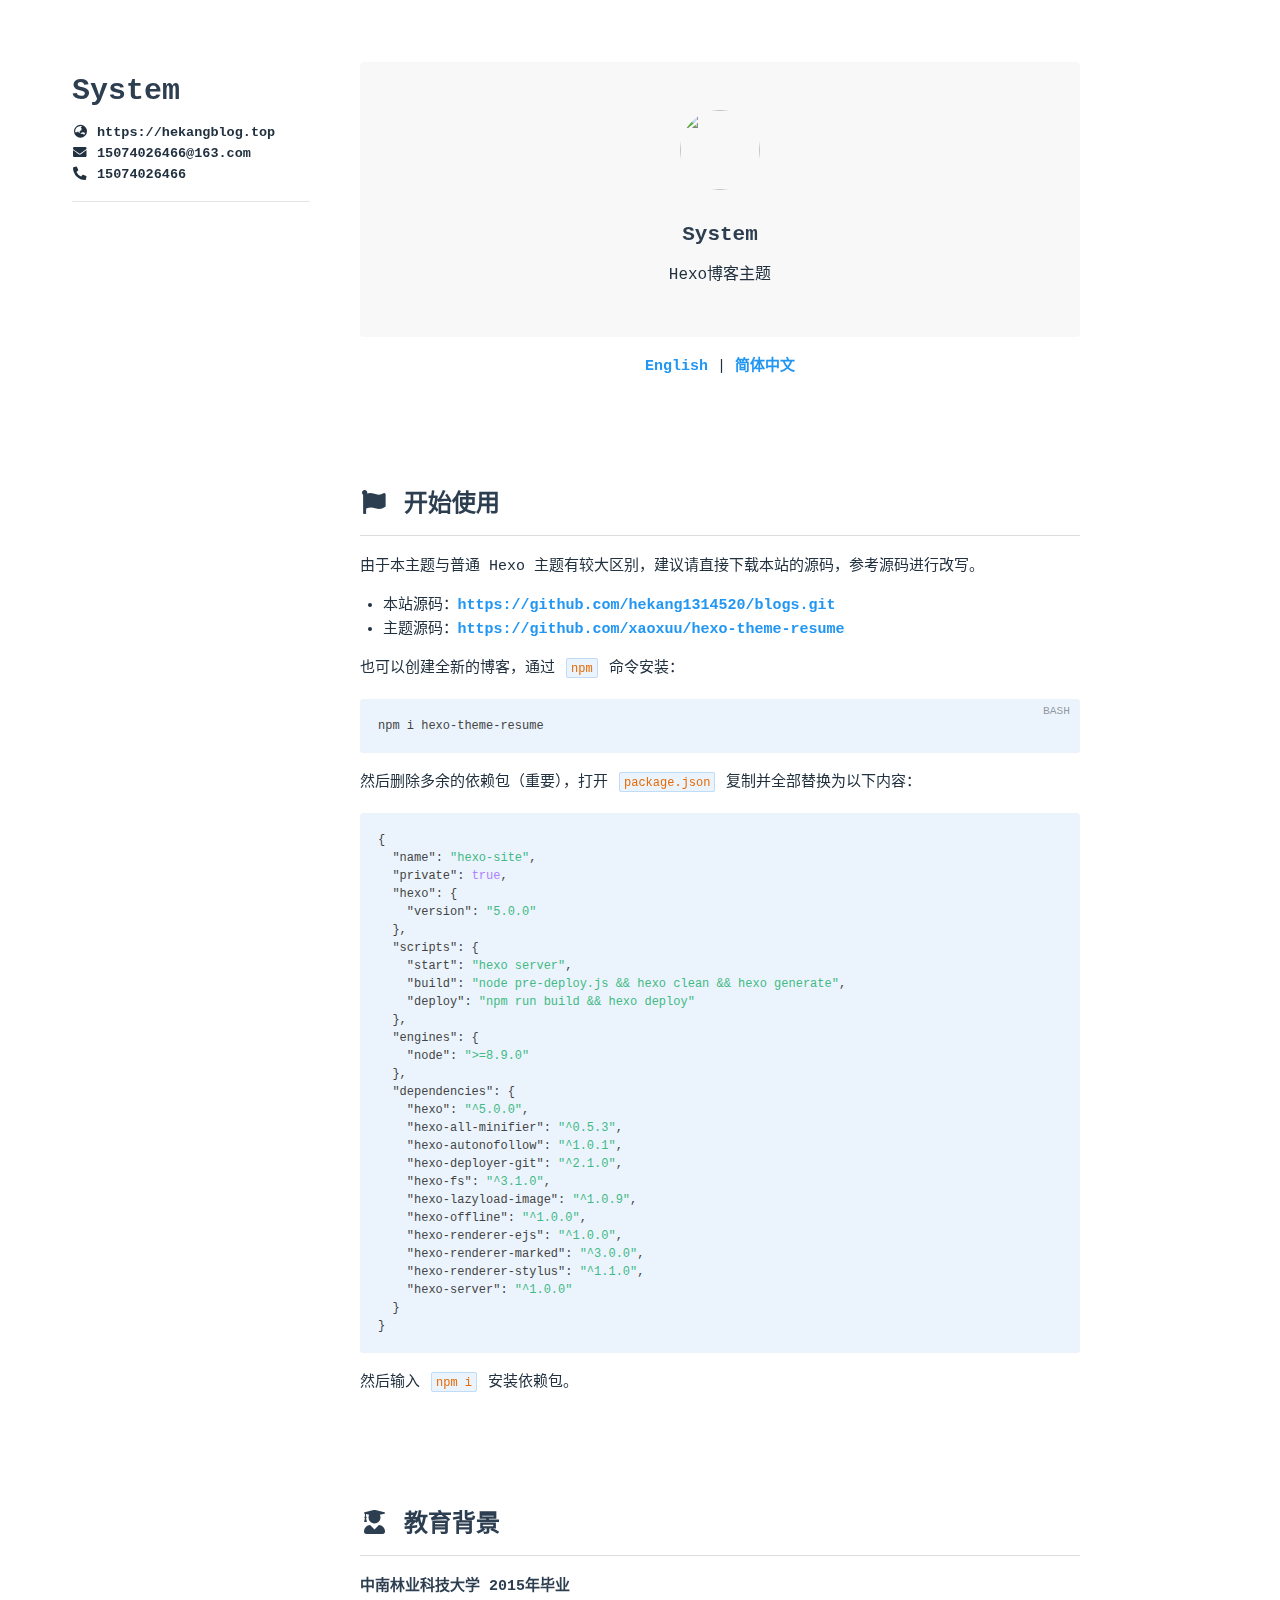
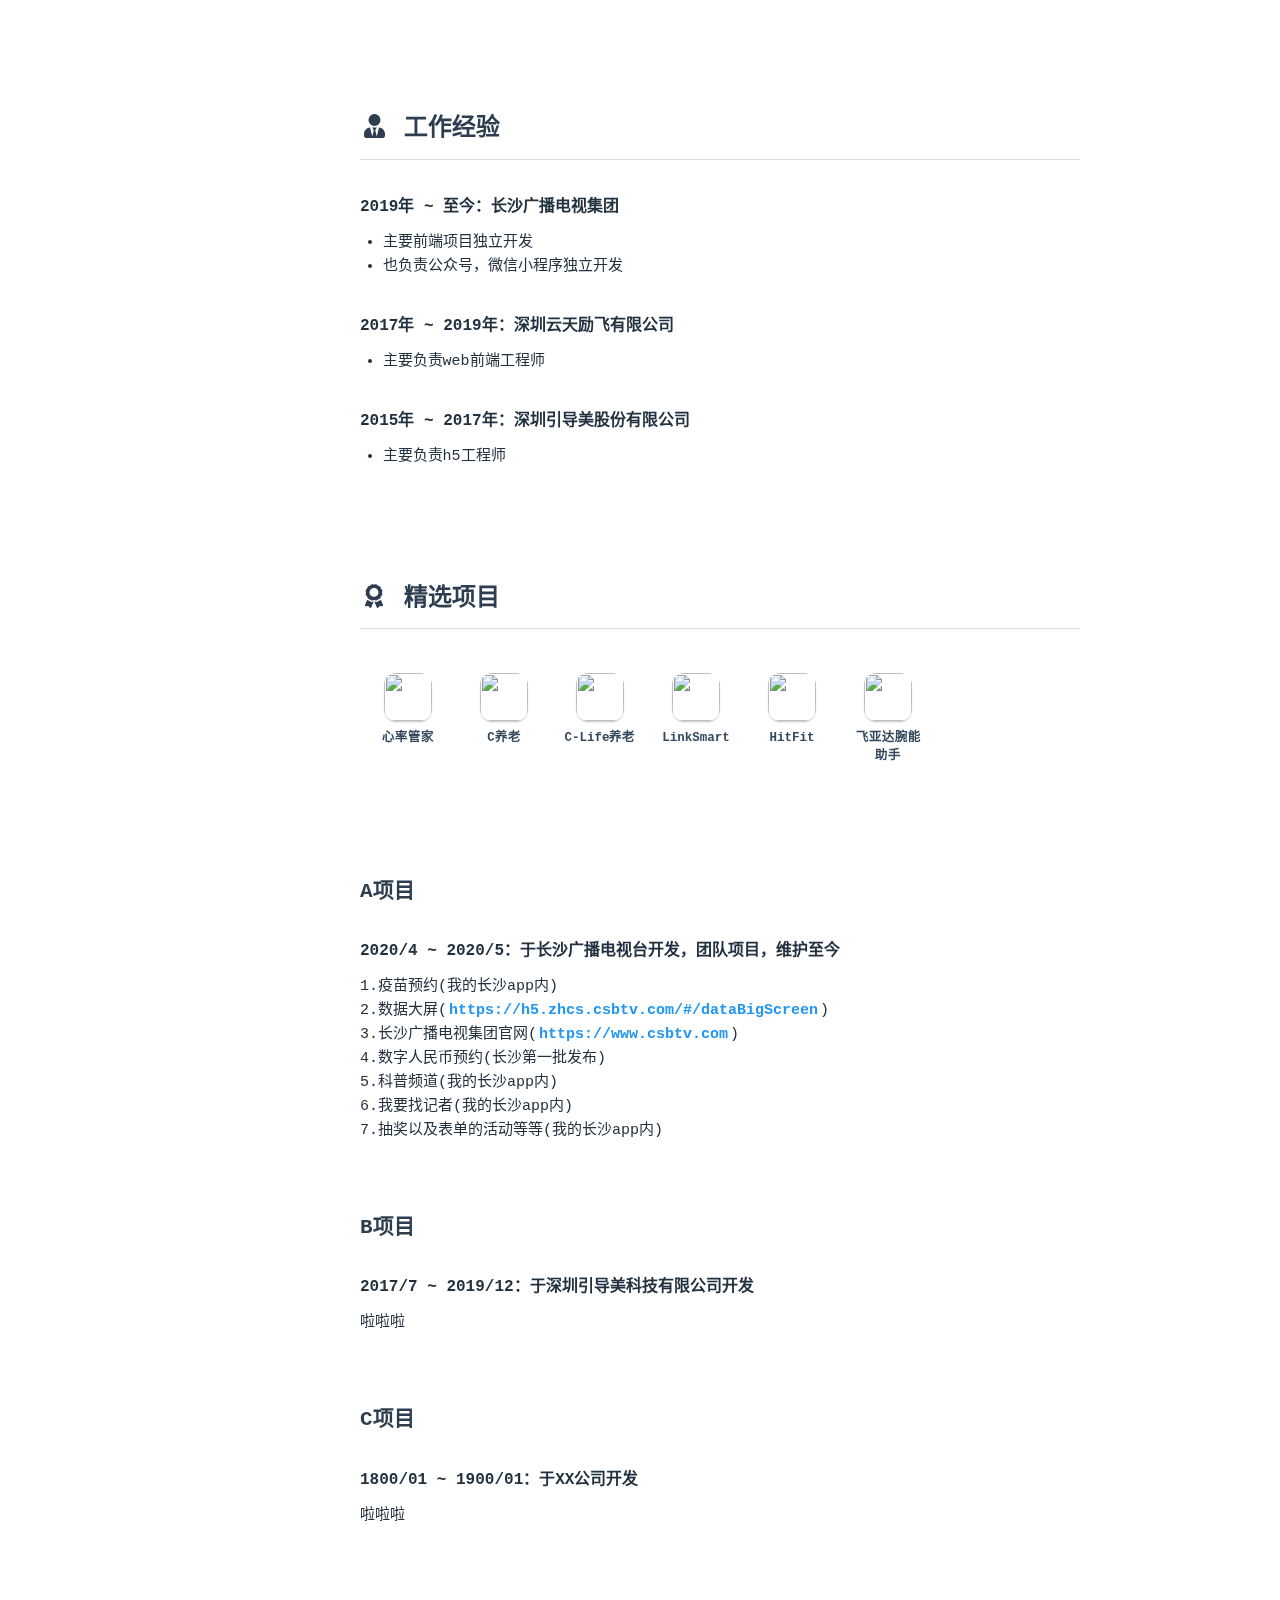
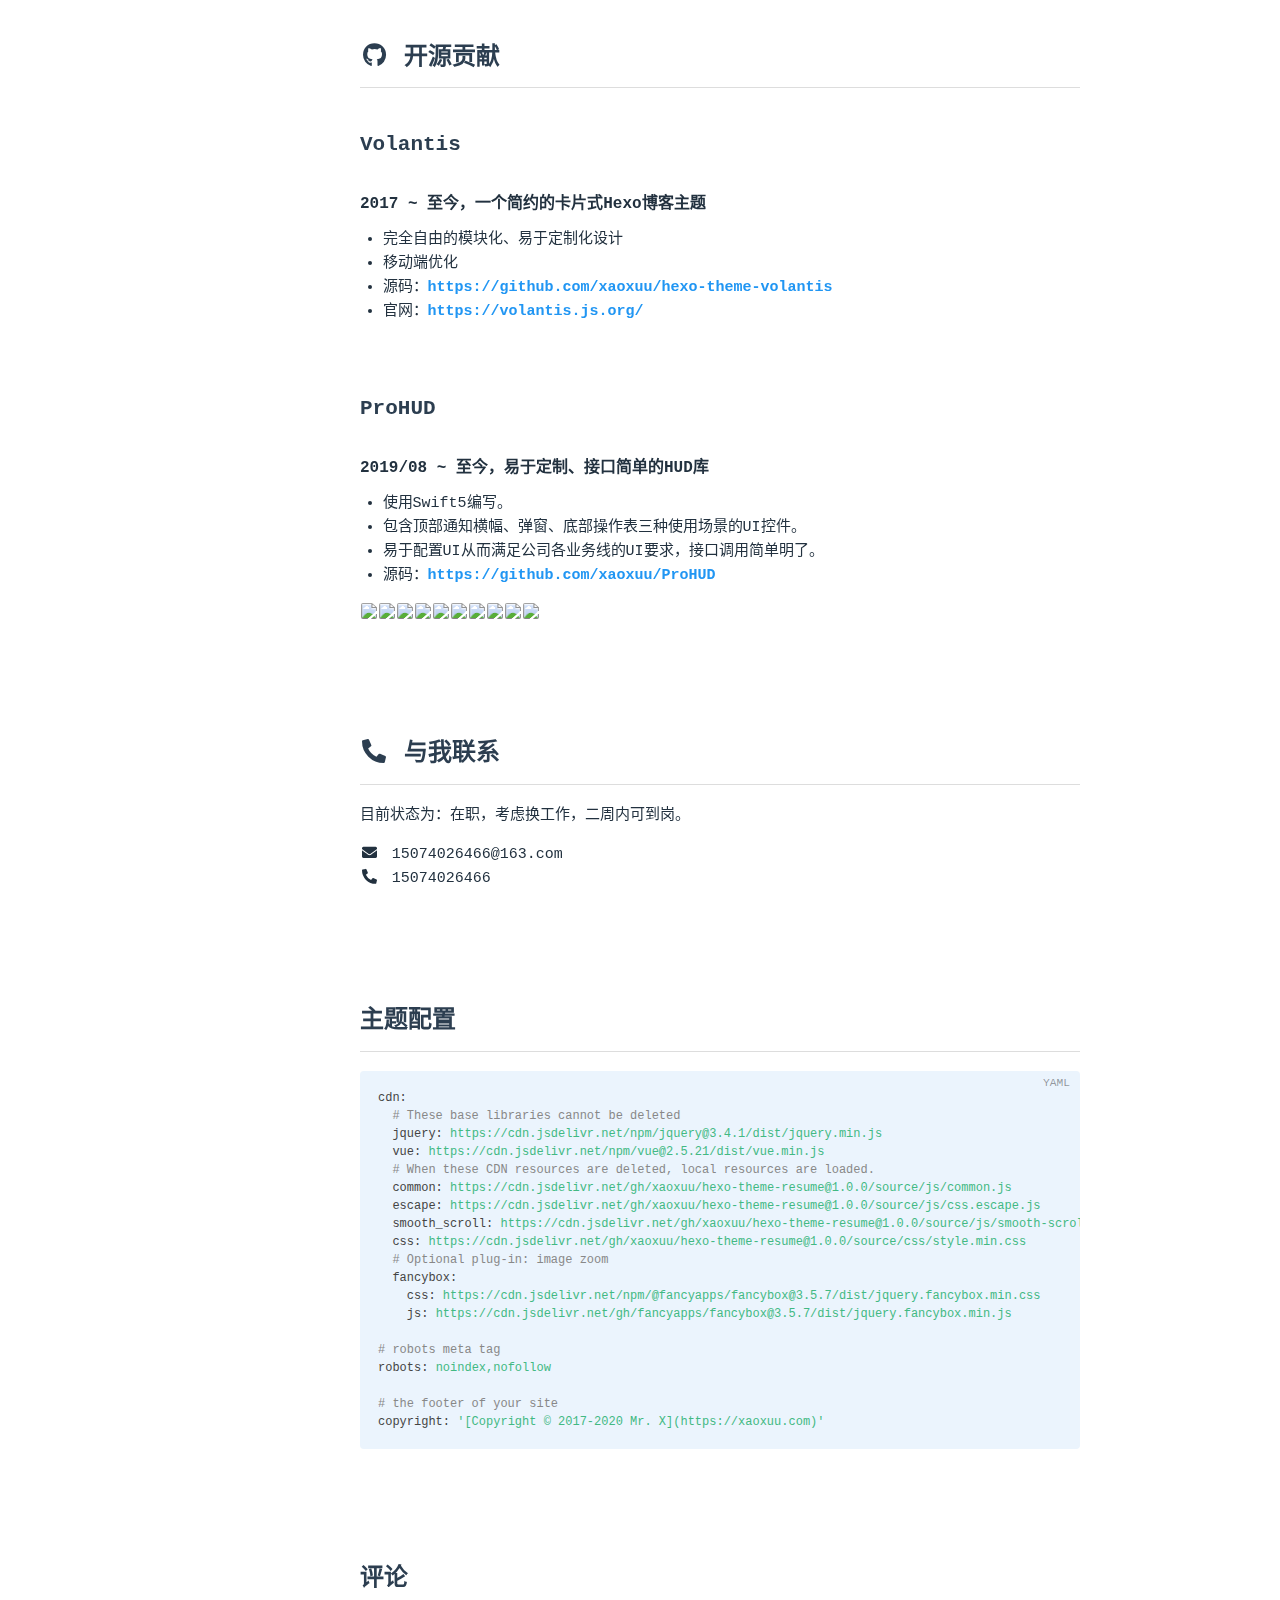
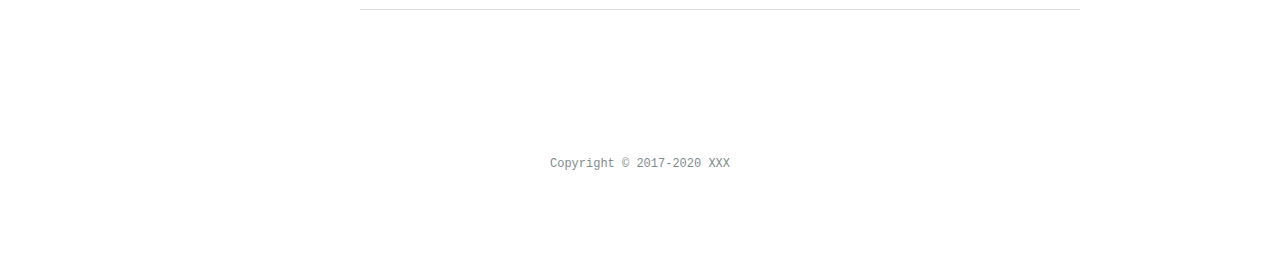
==== zh-cn/index.html @ fd93eb00 "update pages" ====
<!DOCTYPE html><html lang="zh-CN"><head><meta charset="utf-8"><meta name="robots" content="index,follow"><meta name="renderer" content="webkit"><meta name="force-rendering" content="webkit"><meta http-equiv="X-UA-Compatible" content="IE=Edge,chrome=1"><meta name="HandheldFriendly" content="True"><meta name="apple-mobile-web-app-capable" content="yes"><meta name="viewport" content="width=device-width,initial-scale=1,maximum-scale=1,user-scalable=no"><title>System</title><meta name="keywords" content="简历主题,Hexo主题,简历模板"><meta name="description" content="Hexo博客主题"><meta name="theme-color" content="#FFFFFF"><meta name="msapplication-TileColor" content="#1BC3FB"><meta name="msapplication-config" content="https://cdn.jsdelivr.net/gh/xaoxuu/cdn-assets/favicon/browserconfig.xml"><link rel="shortcut icon" type="image/x-icon" href="https://cdn.jsdelivr.net/gh/xaoxuu/cdn-assets/favicon/favicon.ico"><link rel="icon" type="image/x-icon" sizes="32x32" href="https://cdn.jsdelivr.net/gh/xaoxuu/cdn-assets/favicon/favicon-32x32.png"><link rel="apple-touch-icon" type="image/png" sizes="180x180" href="https://cdn.jsdelivr.net/gh/xaoxuu/cdn-assets/favicon/apple-touch-icon.png"><link rel="mask-icon" color="#1BC3FB" href="https://cdn.jsdelivr.net/gh/xaoxuu/cdn-assets/favicon/safari-pinned-tab.svg"><link rel="manifest" href="https://cdn.jsdelivr.net/gh/xaoxuu/cdn-assets/favicon/site.webmanifest"><link rel="stylesheet" href="https://cdn.jsdelivr.net/npm/@fortawesome/fontawesome-free@5.12.1/css/all.min.css"><link rel="stylesheet" href="https://cdn.jsdelivr.net/npm/@fancyapps/fancybox@3.5/dist/jquery.fancybox.min.css"><link rel="stylesheet" href="/css/page.css"><meta name="generator" content="Hexo 5.3.0"></head><body class="docs"><div id="mobile-bar"><a class="menu-button fas fa-bars"></a><h2 class="nav-title">System</h2></div><script src="https://cdn.jsdelivr.net/npm/vue@2.6/dist/vue.min.js"></script><script>Vue.config.productionTip=!1,window.PAGE_TYPE="resume"</script><div id="main" class="fix-sidebar"><div class="sidebar"><div class="sidebar-inner"><header class="header"><h2>System</h2><div class="meta"><p><a target="_blank" rel="external nofollow noopener noreferrer" href="https://hekangblog.top"><i class="fas fa-globe-asia fa-fw"></i>&nbsp;https://hekangblog.top</a></p><p><a><i class="fas fa-envelope fa-fw"></i>&nbsp;15074026466@163.com</a></p><p><a href="tel:15074026466" rel="external nofollow noopener noreferrer" target="_blank"><i class="fas fa-phone-alt fa-fw"></i>&nbsp;15074026466</a></p></div><hr><br></header><div class="list"><ul class="menu-root"><li><a href="/index.html" class="sidebar-link current"></a></li><li><a href="/zh-cn/index.html" class="sidebar-link current"></a></li></ul></div></div></div><div class="content with-sidebar"><div class="resume-header"><div class="avatar"><img no-lazy class="avatar" src="https://cdn-oss.zhcs.csbtv.com/zhcs-prd/images/623d80fe1bd32700014adb04"></div><h1 class="resume-title">System</h1><p class="description">Hexo博客主题</p></div><center><a href="/">English</a> | <a href="/zh-cn/">简体中文</a></center><h2 id="开始使用"><a href="#开始使用" class="headerlink" title=" 开始使用"></a><i class="fas fa-flag"></i> 开始使用</h2><p>由于本主题与普通 Hexo 主题有较大区别，建议请直接下载本站的源码，参考源码进行改写。</p><ul><li>本站源码：<a target="_blank" rel="external nofollow noopener noreferrer" href="https://github.com/hekang1314520/blogs.git">https://github.com/hekang1314520/blogs.git</a></li><li>主题源码：<a target="_blank" rel="external nofollow noopener noreferrer" href="https://github.com/xaoxuu/hexo-theme-resume">https://github.com/xaoxuu/hexo-theme-resume</a></li></ul><p>也可以创建全新的博客，通过 <code>npm</code> 命令安装：</p><figure class="highlight bash"><table><tr><td class="code"><pre><span class="line">npm i hexo-theme-resume</span><br></pre></td></tr></table></figure><p>然后删除多余的依赖包（重要），打开 <code>package.json</code> 复制并全部替换为以下内容：</p><figure class="highlight json"><table><tr><td class="code"><pre><span class="line">&#123;</span><br><span class="line">  <span class="attr">&quot;name&quot;</span>: <span class="string">&quot;hexo-site&quot;</span>,</span><br><span class="line">  <span class="attr">&quot;private&quot;</span>: <span class="literal">true</span>,</span><br><span class="line">  <span class="attr">&quot;hexo&quot;</span>: &#123;</span><br><span class="line">    <span class="attr">&quot;version&quot;</span>: <span class="string">&quot;5.0.0&quot;</span></span><br><span class="line">  &#125;,</span><br><span class="line">  <span class="attr">&quot;scripts&quot;</span>: &#123;</span><br><span class="line">    <span class="attr">&quot;start&quot;</span>: <span class="string">&quot;hexo server&quot;</span>,</span><br><span class="line">    <span class="attr">&quot;build&quot;</span>: <span class="string">&quot;node pre-deploy.js &amp;&amp; hexo clean &amp;&amp; hexo generate&quot;</span>,</span><br><span class="line">    <span class="attr">&quot;deploy&quot;</span>: <span class="string">&quot;npm run build &amp;&amp; hexo deploy&quot;</span></span><br><span class="line">  &#125;,</span><br><span class="line">  <span class="attr">&quot;engines&quot;</span>: &#123;</span><br><span class="line">    <span class="attr">&quot;node&quot;</span>: <span class="string">&quot;&gt;=8.9.0&quot;</span></span><br><span class="line">  &#125;,</span><br><span class="line">  <span class="attr">&quot;dependencies&quot;</span>: &#123;</span><br><span class="line">    <span class="attr">&quot;hexo&quot;</span>: <span class="string">&quot;^5.0.0&quot;</span>,</span><br><span class="line">    <span class="attr">&quot;hexo-all-minifier&quot;</span>: <span class="string">&quot;^0.5.3&quot;</span>,</span><br><span class="line">    <span class="attr">&quot;hexo-autonofollow&quot;</span>: <span class="string">&quot;^1.0.1&quot;</span>,</span><br><span class="line">    <span class="attr">&quot;hexo-deployer-git&quot;</span>: <span class="string">&quot;^2.1.0&quot;</span>,</span><br><span class="line">    <span class="attr">&quot;hexo-fs&quot;</span>: <span class="string">&quot;^3.1.0&quot;</span>,</span><br><span class="line">    <span class="attr">&quot;hexo-lazyload-image&quot;</span>: <span class="string">&quot;^1.0.9&quot;</span>,</span><br><span class="line">    <span class="attr">&quot;hexo-offline&quot;</span>: <span class="string">&quot;^1.0.0&quot;</span>,</span><br><span class="line">    <span class="attr">&quot;hexo-renderer-ejs&quot;</span>: <span class="string">&quot;^1.0.0&quot;</span>,</span><br><span class="line">    <span class="attr">&quot;hexo-renderer-marked&quot;</span>: <span class="string">&quot;^3.0.0&quot;</span>,</span><br><span class="line">    <span class="attr">&quot;hexo-renderer-stylus&quot;</span>: <span class="string">&quot;^1.1.0&quot;</span>,</span><br><span class="line">    <span class="attr">&quot;hexo-server&quot;</span>: <span class="string">&quot;^1.0.0&quot;</span></span><br><span class="line">  &#125;</span><br><span class="line">&#125;</span><br></pre></td></tr></table></figure><p>然后输入 <code>npm i</code> 安装依赖包。</p><h2 id="教育背景"><a href="#教育背景" class="headerlink" title=" 教育背景"></a><i class="fas fa-user-graduate"></i> 教育背景</h2><p><strong>中南林业科技大学 2015年毕业</strong></p><h2 id="工作经验"><a href="#工作经验" class="headerlink" title=" 工作经验"></a><i class="fas fa-user-tie"></i> 工作经验</h2><h4 id="2019年-至今：长沙广播电视集团"><a href="#2019年-至今：长沙广播电视集团" class="headerlink" title="2019年 ~ 至今：长沙广播电视集团"></a>2019年 ~ 至今：长沙广播电视集团</h4><ul><li>主要前端项目独立开发</li><li>也负责公众号，微信小程序独立开发</li></ul><h4 id="2017年-2019年：深圳云天励飞有限公司"><a href="#2017年-2019年：深圳云天励飞有限公司" class="headerlink" title="2017年 ~ 2019年：深圳云天励飞有限公司"></a>2017年 ~ 2019年：深圳云天励飞有限公司</h4><ul><li>主要负责web前端工程师</li></ul><h4 id="2015年-2017年：深圳引导美股份有限公司"><a href="#2015年-2017年：深圳引导美股份有限公司" class="headerlink" title="2015年 ~ 2017年：深圳引导美股份有限公司"></a>2015年 ~ 2017年：深圳引导美股份有限公司</h4><ul><li>主要负责h5工程师</li></ul><h2 id="精选项目"><a href="#精选项目" class="headerlink" title=" 精选项目"></a><i class="fas fa-award"></i> 精选项目</h2><btns rounded><a target="_blank" rel="external nofollow noopener noreferrer" href="https://apps.apple.com/cn/app/heart-mate-pro-hrm-utility/id1463348922?ls=1"><img src="https://img.vim-cn.com/92/d570170f4f12e1ee829ca0e85a7dffeb77343a.svg" data-original="https://cdn.jsdelivr.net/gh/xaoxuu/cdn-assets/proj/heartmate/icon.png"> 心率管家 </a><a target="_blank" rel="external nofollow noopener noreferrer" href="https://apps.apple.com/cn/app/c%E5%85%BB%E8%80%81/id1458315594"><img src="https://img.vim-cn.com/92/d570170f4f12e1ee829ca0e85a7dffeb77343a.svg" data-original="https://cdn.jsdelivr.net/gh/xaoxuu/cdn-assets/proj/het-cyanglao/icon.png"> C养老 </a><a target="_blank" rel="external nofollow noopener noreferrer" href="https://apps.apple.com/cn/app/c-life%E5%85%BB%E8%80%81/id1393937890"><img src="https://img.vim-cn.com/92/d570170f4f12e1ee829ca0e85a7dffeb77343a.svg" data-original="https://cdn.jsdelivr.net/gh/xaoxuu/cdn-assets/proj/het-clife/icon.png"> C-Life养老 </a><a target="_blank" rel="external nofollow noopener noreferrer" href="https://apps.apple.com/cn/app/linksmart/id1109303355"><img src="https://img.vim-cn.com/92/d570170f4f12e1ee829ca0e85a7dffeb77343a.svg" data-original="https://cdn.jsdelivr.net/gh/xaoxuu/cdn-assets/proj/ht-linksmart/icon.png"> LinkSmart </a><a target="_blank" rel="external nofollow noopener noreferrer" href="https://apps.apple.com/cn/app/hitfit/id1207738581"><img src="https://img.vim-cn.com/92/d570170f4f12e1ee829ca0e85a7dffeb77343a.svg" data-original="https://cdn.jsdelivr.net/gh/xaoxuu/cdn-assets/proj/ht-hitfit/icon.png"> HitFit </a><a target="_blank" rel="external nofollow noopener noreferrer" href="https://apps.apple.com/cn/app/%E8%85%95%E8%83%BD%E5%8A%A9%E6%89%8B/id1138242219"><img src="https://img.vim-cn.com/92/d570170f4f12e1ee829ca0e85a7dffeb77343a.svg" data-original="https://cdn.jsdelivr.net/gh/xaoxuu/cdn-assets/proj/ht-fiyta/icon.png"> 飞亚达腕能助手</a></btns><br><h3 id="A项目"><a href="#A项目" class="headerlink" title="A项目"></a>A项目</h3><h4 id="2020-4-2020-5：于长沙广播电视台开发，团队项目，维护至今"><a href="#2020-4-2020-5：于长沙广播电视台开发，团队项目，维护至今" class="headerlink" title="2020/4 ~ 2020/5：于长沙广播电视台开发，团队项目，维护至今"></a>2020/4 ~ 2020/5：于长沙广播电视台开发，团队项目，维护至今</h4><p>1.疫苗预约(我的长沙app内)<br>2.数据大屏(<a target="_blank" rel="external nofollow noopener noreferrer" href="https://h5.zhcs.csbtv.com/#/dataBigScreen">https://h5.zhcs.csbtv.com/#/dataBigScreen</a>)<br>3.长沙广播电视集团官网(<a target="_blank" rel="external nofollow noopener noreferrer" href="https://www.csbtv.com/">https://www.csbtv.com</a>)<br>4.数字人民币预约(长沙第一批发布)<br>5.科普频道(我的长沙app内)<br>6.我要找记者(我的长沙app内)<br>7.抽奖以及表单的活动等等(我的长沙app内)</p><h3 id="B项目"><a href="#B项目" class="headerlink" title="B项目"></a>B项目</h3><h4 id="2017-7-2019-12：于深圳引导美科技有限公司开发"><a href="#2017-7-2019-12：于深圳引导美科技有限公司开发" class="headerlink" title="2017/7 ~ 2019/12：于深圳引导美科技有限公司开发"></a>2017/7 ~ 2019/12：于深圳引导美科技有限公司开发</h4><p>啦啦啦</p><h3 id="C项目"><a href="#C项目" class="headerlink" title="C项目"></a>C项目</h3><h4 id="1800-01-1900-01：于XX公司开发"><a href="#1800-01-1900-01：于XX公司开发" class="headerlink" title="1800/01 ~ 1900/01：于XX公司开发"></a>1800/01 ~ 1900/01：于XX公司开发</h4><p>啦啦啦</p><h2 id="开源贡献"><a href="#开源贡献" class="headerlink" title=" 开源贡献"></a><i class="fab fa-github"></i> 开源贡献</h2><h3 id="Volantis"><a href="#Volantis" class="headerlink" title="Volantis"></a>Volantis</h3><h4 id="2017-至今，一个简约的卡片式Hexo博客主题"><a href="#2017-至今，一个简约的卡片式Hexo博客主题" class="headerlink" title="2017 ~ 至今，一个简约的卡片式Hexo博客主题"></a>2017 ~ 至今，一个简约的卡片式Hexo博客主题</h4><ul><li>完全自由的模块化、易于定制化设计</li><li>移动端优化</li><li>源码：<a target="_blank" rel="external nofollow noopener noreferrer" href="https://github.com/xaoxuu/hexo-theme-volantis">https://github.com/xaoxuu/hexo-theme-volantis</a></li><li>官网：<a target="_blank" rel="external nofollow noopener noreferrer" href="https://volantis.js.org/">https://volantis.js.org/</a></li></ul><h3 id="ProHUD"><a href="#ProHUD" class="headerlink" title="ProHUD"></a>ProHUD</h3><h4 id="2019-08-至今，易于定制、接口简单的HUD库"><a href="#2019-08-至今，易于定制、接口简单的HUD库" class="headerlink" title="2019/08 ~ 至今，易于定制、接口简单的HUD库"></a>2019/08 ~ 至今，易于定制、接口简单的HUD库</h4><ul><li>使用Swift5编写。</li><li>包含顶部通知横幅、弹窗、底部操作表三种使用场景的UI控件。</li><li>易于配置UI从而满足公司各业务线的UI要求，接口调用简单明了。</li><li>源码：<a target="_blank" rel="external nofollow noopener noreferrer" href="https://github.com/xaoxuu/ProHUD">https://github.com/xaoxuu/ProHUD</a></li></ul><fancybox><img src="https://img.vim-cn.com/92/d570170f4f12e1ee829ca0e85a7dffeb77343a.svg" data-original="https://cdn.jsdelivr.net/gh/xaoxuu/cdn-assets/proj/prohud/screenshot01.png"> <img src="https://img.vim-cn.com/92/d570170f4f12e1ee829ca0e85a7dffeb77343a.svg" data-original="https://cdn.jsdelivr.net/gh/xaoxuu/cdn-assets/proj/prohud/screenshot02.png"> <img src="https://img.vim-cn.com/92/d570170f4f12e1ee829ca0e85a7dffeb77343a.svg" data-original="https://cdn.jsdelivr.net/gh/xaoxuu/cdn-assets/proj/prohud/screenshot03.png"> <img src="https://img.vim-cn.com/92/d570170f4f12e1ee829ca0e85a7dffeb77343a.svg" data-original="https://cdn.jsdelivr.net/gh/xaoxuu/cdn-assets/proj/prohud/screenshot04.png"> <img src="https://img.vim-cn.com/92/d570170f4f12e1ee829ca0e85a7dffeb77343a.svg" data-original="https://cdn.jsdelivr.net/gh/xaoxuu/cdn-assets/proj/prohud/screenshot05.png"> <img src="https://img.vim-cn.com/92/d570170f4f12e1ee829ca0e85a7dffeb77343a.svg" data-original="https://cdn.jsdelivr.net/gh/xaoxuu/cdn-assets/proj/prohud/screenshot06.png"> <img src="https://img.vim-cn.com/92/d570170f4f12e1ee829ca0e85a7dffeb77343a.svg" data-original="https://cdn.jsdelivr.net/gh/xaoxuu/cdn-assets/proj/prohud/screenshot07.png"> <img src="https://img.vim-cn.com/92/d570170f4f12e1ee829ca0e85a7dffeb77343a.svg" data-original="https://cdn.jsdelivr.net/gh/xaoxuu/cdn-assets/proj/prohud/screenshot08.png"> <img src="https://img.vim-cn.com/92/d570170f4f12e1ee829ca0e85a7dffeb77343a.svg" data-original="https://cdn.jsdelivr.net/gh/xaoxuu/cdn-assets/proj/prohud/screenshot09.png"> <img src="https://img.vim-cn.com/92/d570170f4f12e1ee829ca0e85a7dffeb77343a.svg" data-original="https://cdn.jsdelivr.net/gh/xaoxuu/cdn-assets/proj/prohud/screenshot10.png"></fancybox><h2 id="与我联系"><a href="#与我联系" class="headerlink" title=" 与我联系"></a><i class="fas fa-phone-alt"></i> 与我联系</h2><p>目前状态为：在职，考虑换工作，二周内可到岗。</p><p><i class="fas fa-envelope fa-fw"></i> 15074026466@163.com<br><i class="fas fa-phone-alt fa-fw"></i> 15074026466</p><h2 id="主题配置"><a href="#主题配置" class="headerlink" title="主题配置"></a>主题配置</h2><figure class="highlight yaml"><table><tr><td class="code"><pre><span class="line"><span class="attr">cdn:</span></span><br><span class="line">  <span class="comment"># These base libraries cannot be deleted</span></span><br><span class="line">  <span class="attr">jquery:</span> <span class="string">https://cdn.jsdelivr.net/npm/jquery@3.4.1/dist/jquery.min.js</span></span><br><span class="line">  <span class="attr">vue:</span> <span class="string">https://cdn.jsdelivr.net/npm/vue@2.5.21/dist/vue.min.js</span></span><br><span class="line">  <span class="comment"># When these CDN resources are deleted, local resources are loaded.</span></span><br><span class="line">  <span class="attr">common:</span> <span class="string">https://cdn.jsdelivr.net/gh/xaoxuu/hexo-theme-resume@1.0.0/source/js/common.js</span></span><br><span class="line">  <span class="attr">escape:</span> <span class="string">https://cdn.jsdelivr.net/gh/xaoxuu/hexo-theme-resume@1.0.0/source/js/css.escape.js</span></span><br><span class="line">  <span class="attr">smooth_scroll:</span> <span class="string">https://cdn.jsdelivr.net/gh/xaoxuu/hexo-theme-resume@1.0.0/source/js/smooth-scroll.min.js</span></span><br><span class="line">  <span class="attr">css:</span> <span class="string">https://cdn.jsdelivr.net/gh/xaoxuu/hexo-theme-resume@1.0.0/source/css/style.min.css</span></span><br><span class="line">  <span class="comment"># Optional plug-in: image zoom</span></span><br><span class="line">  <span class="attr">fancybox:</span></span><br><span class="line">    <span class="attr">css:</span> <span class="string">https://cdn.jsdelivr.net/npm/@fancyapps/fancybox@3.5.7/dist/jquery.fancybox.min.css</span></span><br><span class="line">    <span class="attr">js:</span> <span class="string">https://cdn.jsdelivr.net/gh/fancyapps/fancybox@3.5.7/dist/jquery.fancybox.min.js</span></span><br><span class="line"></span><br><span class="line"><span class="comment"># robots meta tag</span></span><br><span class="line"><span class="attr">robots:</span> <span class="string">noindex,nofollow</span></span><br><span class="line"></span><br><span class="line"><span class="comment"># the footer of your site</span></span><br><span class="line"><span class="attr">copyright:</span> <span class="string">&#x27;[Copyright © 2017-2020 Mr. X](https://xaoxuu.com)&#x27;</span></span><br></pre></td></tr></table></figure><h2 id="评论"><a href="#评论" class="headerlink" title="评论"></a>评论</h2><script src="https://utteranc.es/client.js" repo="xaoxuu/hexo-theme-resume" issue-number="18" theme="github-light" crossorigin="anonymous" async></script></div></div><script src="https://cdn.jsdelivr.net/gh/xaoxuu/hexo-theme-resume@1.0.0/source/js/smooth-scroll.min.js"></script><footer id="footer"><p></p><p><a href="/">Copyright © 2017-2020 XXX</a></p><p></p></footer><script src="https://cdn.jsdelivr.net/npm/jquery@3.5/dist/jquery.min.js"></script><script src="https://cdn.jsdelivr.net/gh/xaoxuu/hexo-theme-resume@1.0.0/source/js/common.js"></script><script src="https://cdn.jsdelivr.net/gh/xaoxuu/hexo-theme-resume@1.0.0/source/js/css.escape.js"></script><script src="https://cdn.jsdelivr.net/gh/fancyapps/fancybox@3.5/dist/jquery.fancybox.min.js"></script><script>let LAZY_LOAD_IMAGE="[object Object]";$("body").find("fancybox").find("img").each(function(){var t=document.createElement("a");$(t).attr("data-fancybox","gallery"),$(t).attr("href",$(this).attr("src")),LAZY_LOAD_IMAGE&&$(t).attr("href",$(this).attr("data-original")),$(this).wrap(t)})</script><script>window.imageLazyLoadSetting={isSPA:!1,processImages:null}</script><script>window.addEventListener("load",function(){var t=/\.(gif|jpg|jpeg|tiff|png)$/i,r=/^data:image\/[a-z]+;base64,/;Array.prototype.slice.call(document.querySelectorAll("img[data-original]")).forEach(function(a){var e=a.parentNode;"A"===e.tagName&&(e.href.match(t)||e.href.match(r))&&(e.href=a.dataset.original)})})</script><script>!function(n){n.imageLazyLoadSetting.processImages=i;var e=n.imageLazyLoadSetting.isSPA,r=Array.prototype.slice.call(document.querySelectorAll("img[data-original]"));function i(){e&&(r=Array.prototype.slice.call(document.querySelectorAll("img[data-original]")));for(var t,a=0;a<r.length;a++)0<=(t=(t=r[a]).getBoundingClientRect()).bottom&&0<=t.left&&t.top<=(n.innerHeight||document.documentElement.clientHeight)&&function(){var e=r[a],t=e,n=function(){r=r.filter(function(t){return e!==t})},i=new Image,o=t.getAttribute("data-original");i.onload=function(){t.src=o,n()},i.src=o}()}i(),n.addEventListener("scroll",function(){var t=i,e=n;clearTimeout(t.tId),t.tId=setTimeout(function(){t.call(e)},500)})}(this)</script></body></html>
---- css/page.css ----
/* build time:Fri Mar 25 2022 16:46:04 GMT+0800 (中国标准时间)*/
@font-face{font-family:Courier;src:url(https://cdn.jsdelivr.net/gh/xaoxuu/cdn-fonts/Courier/Courier.dfont);font-weight:300}.gutter pre{color:rgba(0,0,0,.4)}pre{color:#444}pre .constant,pre .function .keyword{color:#0092db}pre .attribute,pre .keyword{color:#e96900}pre .literal,pre .number{color:#ae81ff}pre .change,pre .clojure .built_in,pre .flow,pre .lisp .title,pre .nginx .title,pre .tag,pre .tag .title,pre .tex .special,pre .winutils{color:#2973b7}pre .class .title{color:#2c3e50}pre .regexp,pre .symbol,pre .symbol .string,pre .value{color:#42b983}pre .title{color:#a6e22e}pre .type{color:#2395f3}pre .addition,pre .apache .cbracket,pre .apache .tag,pre .attr_selector,pre .built_in,pre .django .filter .argument,pre .django .template_tag,pre .django .variable,pre .envvar,pre .haskell .type,pre .javadoc,pre .preprocessor,pre .prompt,pre .pseudo,pre .ruby .class .parent,pre .smalltalk .array,pre .smalltalk .class,pre .smalltalk .localvars,pre .sql .aggregate,pre .stream,pre .string,pre .subst,pre .tag .value,pre .tex .command{color:#42b983}pre .apache .sqbracket,pre .comment,pre .deletion,pre .doctype,pre .java .annotation,pre .pi,pre .python .decorator,pre .shebang,pre .template_comment,pre .tex .formula{color:#888}pre .coffeescript .javascript,pre .javascript .xml,pre .tex .formula,pre .xml .cdata,pre .xml .css,pre .xml .javascript,pre .xml .vbscript{opacity:.5}body{font-family:Courier,Menlo,Monaco,"Helvetica Neue",Arial,sans-serif;font-size:15px;-webkit-font-smoothing:antialiased;-moz-osx-font-smoothing:grayscale;color:#22313f;background-color:#fff;margin:0}body.docs{padding-top:0}@media screen and (max-width:900px){body.docs{padding-top:0}}hr{border:0;border-radius:1px;border-bottom:1px solid rgba(0,0,0,.1)}a{text-decoration:none;color:#22313f}img{border:none}h1,h2,h3,h4,strong{font-weight:600;color:#2c3e50}code,pre{font-family:Menlo,Monaco,courier,monospace,Arial,sans-serif;font-size:.8em;-webkit-font-smoothing:initial;-moz-osx-font-smoothing:initial}code{color:#e96900;background-color:#ebf4fd;border:1px solid #bfdcf9;padding:3px 4px 1px 4px;margin:0 2px;border-radius:2px;word-break:break-all}em{color:#7f8c8d}.button{padding:.32em 2em;line-height:2em;border-radius:2px;display:inline-block;color:#fff;background-color:#2196f3;transition:all .15s ease;box-sizing:border-box}.button.white{background-color:#fff;color:#2196f3!important}.button.clear{background:rgba(0,0,0,0)}.button.gray{background-color:#999}.button:hover{color:#fff!important}.button.active,.button:hover{background:#0c82df;box-shadow:0 4px 8px rgba(0,0,0,.12),0 8px 16px rgba(0,0,0,.12),0 16px 32px rgba(0,0,0,.12)}.button:active{box-shadow:0 2px 4px rgba(0,0,0,.1)}.highlight{overflow-x:auto;background-color:#ebf4fd;padding:0;line-height:1.1em;border-radius:4px;position:relative}.highlight table,.highlight td,.highlight tr{width:100%;border-collapse:collapse;padding:0;margin:0}.highlight .gutter{width:1.5em;background:#d5e8fb}.highlight .gutter pre{text-align:right;padding:0 1em;background-color:rgba(0,0,0,0);line-height:1.5em}.highlight .code pre{background:#ebf4fd;padding:1.5em;line-height:1.5em;margin:0}.highlight .code .line{min-height:1.5em}.highlight .code.code:before{content:" ";position:absolute;top:0;right:0;color:rgba(0,0,0,.4);text-align:right;font-size:.75em;padding:5px 10px 0;line-height:15px;height:15px}.highlight.c .code:before{content:"C"}.highlight.swift .code:before{content:"SWIFT"}.highlight.objc .code:before{content:"OBJECTIVE-C"}.highlight.html .code:before{content:"HTML"}.highlight.js .code:before{content:"JS"}.highlight.bash .code:before{content:"BASH"}.highlight.shell .code:before{content:"SHELL"}.highlight.css .code:before{content:"CSS"}.highlight.stylus .code:before{content:"STYLUS"}.highlight.less .code:before{content:"LESS"}.highlight.java .code:before{content:"JAVA"}.highlight.python .code:before{content:"PYTHON"}.highlight.yaml .code:before{content:"YAML"}.hljs{background:0 0!important}#main{position:relative;z-index:1;padding:0 60px 30px;overflow-x:hidden}#nav .nav-link{cursor:pointer}#nav .nav-dropdown-container .nav-link:hover:not(.current){border-bottom:none}#nav .nav-dropdown-container:hover .nav-dropdown{display:block}#nav .nav-dropdown-container.ecosystem,#nav .nav-dropdown-container.language{margin-left:20px}#nav .nav-dropdown-container .arrow{pointer-events:none}#nav .nav-dropdown{display:none;box-sizing:border-box;max-height:calc(100vh - 60px);overflow-y:auto;position:absolute;top:100%;right:-15px;background-color:#fff;padding:10px 0;border:1px solid #ddd;border-bottom-color:#ccc;text-align:left;border-radius:4px;white-space:nowrap}#nav .nav-dropdown li{line-height:1.8em;margin:0;display:block}#nav .nav-dropdown li>ul{padding-left:0}#nav .nav-dropdown li:first-child h4{margin-top:0;padding-top:0;border-top:0}#nav .nav-dropdown a,#nav .nav-dropdown h4{padding:0 24px 0 20px}#nav .nav-dropdown h4{font-size:.78em;color:rgba(44,62,80,.45);margin:.45em 0 0;padding-top:.45em;border-top:1px solid #eee}#nav .nav-dropdown a{color:#3a5169;font-size:.95em;font-weight:700;display:block}#nav .nav-dropdown a:hover{color:#2196f3}#nav .arrow{display:inline-block;vertical-align:middle;margin-top:-1px;margin-left:6px;margin-right:-14px;width:0;height:0;border-left:4px solid transparent;border-right:4px solid transparent;border-top:5px solid #ccc}sup.beta.beta{font-size:.6em;margin-left:.7em;text-transform:uppercase;opacity:.6}@media print{body{color:#000}.highlight{padding:0;page-break-inside:avoid}.highlight .code pre{color:#000;background-color:#fff;border-style:solid;border-width:2px 2px 2px 2px;border-color:#e8e8e8;page-break-inside:avoid}h1,h2,h3,h4,h5{color:#000;page-break-after:avoid;page-break-before:avoid}img{page-break-inside:avoid}h2+p{page-break-before:avoid}a:link:after,a:visited:after{content:" [" attr(href) "] "}}#comments #valine_container .info{display:none}#footer{padding:40px 0 80px;color:#7f8c8d;text-align:center}#footer p{font-size:.8em}#footer a{color:#7f8c8d;transition:all .2s ease;-moz-transition:all .2s ease;-webkit-transition:all .2s ease;-o-transition:all .2s ease}#footer a:hover{color:#ff5722!important}#footer .social-wrapper{display:flex;justify-content:center;flex-wrap:wrap}#footer .social-wrapper a{position:relative;display:inline-block;text-align:center;display:flex;justify-content:center;align-items:center;flex-wrap:wrap;width:1.2em;height:1.2em;margin:4px;padding:.5em;border-radius:50%;background-color:transparent;transition:all .28s ease;-moz-transition:all .28s ease;-webkit-transition:all .28s ease;-o-transition:all .28s ease}#footer .social-wrapper a:hover{color:#2196f3;background-color:#e6f2fc}#header{background-color:#fff;height:40px;padding:10px 60px;position:relative;z-index:100;box-shadow:0 1px 1px rgba(0,0,0,.12),0 2px 2px rgba(0,0,0,.08)}body.docs #header{position:fixed;width:100%;top:0}body.docs #nav{position:fixed}#nav{list-style-type:none;margin:0;padding:0;position:absolute;right:30px;top:10px;height:40px;line-height:40px}#nav .break{display:none}#nav li{display:inline-block;position:relative;margin:0 .6em}#nav .seperator{margin:.3em;display:inline}#nav .nav-dropdown .nav-link.current,#nav .nav-dropdown .nav-link:hover{border-bottom:none}#nav .nav-dropdown .nav-link.current::after{content:"";width:0;height:0;border-left:5px solid #2196f3;border-top:3px solid transparent;border-bottom:3px solid transparent;position:absolute;top:50%;margin-top:-4px;left:8px}.nav-link{padding-bottom:3px;white-space:nowrap}.nav-link.current,.nav-link:hover{border-bottom:3px solid #2196f3}.nav-link.contribute,.nav-link.team{margin-left:10px}.new-label{position:absolute;top:3px;left:110%;background-color:#2196f3;color:#fff;line-height:16px;height:16px;font-size:9px;font-weight:700;font-family:Menlo,Monaco,courier,monospace,Arial,sans-serif;padding:1px 4px 0 6px;border-radius:4px}.search-query{height:30px;line-height:30px;box-sizing:border-box;padding:0 15px 0 30px;border:1px solid #e3e3e3;color:#2c3e50;outline:0;border-radius:15px;margin-right:10px;transition:border-color .2s ease;background:#fff url(/assets/img/search.png) 8px 5px no-repeat;background-size:20px;vertical-align:middle!important}.search-query:focus{border-color:#2196f3}#logo{display:inline-block;font-size:1.8em;line-height:40px;color:rgba(33,150,243,.9);font-family:Courier,Menlo,Monaco,"Helvetica Neue",Arial,sans-serif,cursive;font-weight:500}#logo img{vertical-align:middle;margin-right:6px;width:40px;height:40px;display:none}#mobile-bar{position:fixed;top:0;left:0;width:100%;height:54px;background-color:#fff;z-index:9;display:none;box-shadow:0 1px 2px rgba(0,0,0,.12);transition:all .5s ease;-moz-transition:all .5s ease;-webkit-transition:all .5s ease;-o-transition:all .5s ease}#mobile-bar .nav-title{font-family:Courier,Menlo,Monaco,"Helvetica Neue",Arial,sans-serif;font-size:1.1em;line-height:52px;color:#2c3e50;display:flex;margin:2px 54px 0 54px}#mobile-bar .menu-button{position:absolute;width:54px;height:54px;display:flex;align-items:center;justify-content:center;font-size:1.25em}#mobile-bar .menu-button.right{font-size:1.1em;top:0;right:0}#mobile-bar .logo{opacity:1;position:absolute;width:38px;height:38px;border-radius:50%;top:8px;right:16px;background-size:38px}#mobile-bar .logo img{width:38px;height:38px;border-radius:50%}@media print{#header{display:none}}.sidebar{position:absolute;top:0;left:0;bottom:0;overflow-x:hidden;overflow-y:auto;-webkit-overflow-scrolling:touch;-ms-overflow-style:none}.sidebar header{padding-top:60px;padding-left:12px}.sidebar header h2{margin-bottom:0;font-size:2em}.sidebar header .meta{margin:16px 0;font-size:.9em}.sidebar header p{margin:2px 0;line-height:1.4em;font-size:1em}.sidebar header a{margin:0;display:inline;transition:all .2s ease;-moz-transition:all .2s ease;-webkit-transition:all .2s ease;-o-transition:all .2s ease}.sidebar header a:hover{color:#ff5722!important}.sidebar a{font-weight:700;font-size:1em}.sidebar h2{margin-top:.2em}.sidebar p.job{margin-top:8px;font-weight:700;color:#2196f3}.sidebar ul{list-style-type:none;margin:0;line-height:1.5em;padding-left:1em}.sidebar ul a{font-weight:inherit;font-size:1.2em;transition:all .2s ease;-moz-transition:all .2s ease;-webkit-transition:all .2s ease;-o-transition:all .2s ease}.sidebar ul a:hover{color:#ff5722!important}.sidebar li{margin-top:.5em}.sidebar .sidebar-inner{width:250px;padding:8px 20px 60px 60px;margin-bottom:4em}.sidebar .sidebar-inner .footer{padding:1em 0 2em 0;bottom:0;position:fixed;background:#fff;width:inherit}.sidebar .version-select{vertical-align:middle;margin-left:5px}.sidebar .menu-root{padding-left:0;font-weight:700}.sidebar .menu-sub{font-size:.85em}.sidebar .menu-sub ul{font-weight:400}.sidebar .sidebar-link{color:#7f8c8d}.sidebar .sidebar-link.current{font-weight:600;color:#2196f3}.sidebar .sidebar-link.new:after{content:"NEW";display:inline-block;font-size:10px;font-weight:600;color:#fff;background-color:#2196f3;line-height:14px;padding:0 4px;border-radius:3px;margin-left:5px;vertical-align:middle;position:relative;top:-1px}.sidebar .sidebar-link:hover{border-bottom:2px solid #2196f3}.sidebar .section-link.active{font-weight:700;color:#2196f3}.sidebar .main-menu{margin-bottom:20px;display:none;padding-left:0}.sidebar .main-menu .seperator{background:#12f;display:none}.sidebar .nav-dropdown h4{font-weight:400;margin:0}@media screen and (max-width:900px){.sidebar{position:fixed;z-index:10;background-color:#fff;height:100%;top:0;left:0;box-shadow:1px 0 2px rgba(0,0,0,.08),2px 0 4px rgba(0,0,0,.08),4px 0 8px rgba(0,0,0,.06),8px 0 16px rgba(0,0,0,.06);transition:all .4s cubic-bezier(.4,0,0,1);-webkit-transform:translate(-280px,0);transform:translate(-280px,0)}.sidebar .sidebar-inner{padding:8px 8px 60px 16px;box-sizing:border-box}.sidebar .sidebar-inner .footer{display:none}.sidebar .sidebar-inner-index{padding:8px 8px 60px 16px}.sidebar .search-query{width:200px;margin-bottom:10px}.sidebar .main-menu{display:block}.sidebar .list{margin:0 auto}.sidebar.open{-webkit-transform:translate(0,0);transform:translate(0,0);width:280px}.sidebar.open .header{padding-top:30px}}@media print{.sidebar{display:none}}.content details h2{text-align:center;margin-top:0}.content .style-enforcement,.content .style-example,.content details{border-radius:4px;margin:1.6em 0;padding:1.6em}.content .style-enforcement h4,.content .style-example h4,.content details h4{margin-top:0}.content .style-enforcement figure:last-child,.content .style-enforcement p:last-child,.content .style-example figure:last-child,.content .style-example p:last-child,.content details figure:last-child,.content details p:last-child{margin-bottom:0;padding-bottom:0}.content .style-example h3{margin-top:2em}.content .style-example.example{background:rgba(136,136,136,.08)}.content .style-example.example h4{color:#6d6d6d}.content .style-example.example-bad{background:rgba(212,133,130,.08)}.content .style-example.example-bad h4{color:#a17471}.content .style-example.example-good{background:rgba(95,163,104,.08)}.content .style-example.example-good h4{color:#5c735f}.style-enforcement,details{background-color:rgba(136,136,136,.08)}details{display:block;position:relative}details:not([open]) summary::after{content:"..."}details:not([open]) summary:hover{background:rgba(255,255,255,.3)}summary{cursor:pointer;padding:1.6em;margin:-1.6em;outline:0}summary>h4{display:inline-block;margin:0}.style-enforcement table{width:100%;background-color:#ebf4fd;border-radius:4px}.style-enforcement td,.style-enforcement th{padding:.4em;text-align:center}.style-enforcement th{padding-bottom:.2em}.style-enforcement td{padding-top:.2em}.style-rule-tag{background-color:#ebf4fd;border-radius:4px;font-size:.9em;color:#5c735f;font-weight:600;text-transform:uppercase;padding:.1em .4em}a>.style-rule-tag{color:#2196f3}sup{text-transform:uppercase;font-size:.7em;margin-left:1em;pointer-events:all;position:absolute}[data-p="a"]{color:#6b2a2a}[data-p="b"]{color:#8c480a}[data-p="c"]{color:#2b5a99}[data-p="d"]{content:#3f536d}.readmore{background-color:#ebf4fd;padding:1em;border-radius:2px;color:#52a1f8;position:relative}.readmore a{margin:0 4px;width:100%;color:#52a1f8!important;position:relative;transition:all .2s ease;-moz-transition:all .2s ease;-webkit-transition:all .2s ease;-o-transition:all .2s ease}.readmore a:first-child{margin-left:0}.readmore a:hover{color:#ff5722!important}#header{transition:background-color .3s ease-in-out}.content{position:relative;padding:46px 0;max-width:720px;margin:0 auto;padding-left:40px;text-align:justify}.content.api>a:first-of-type>h2{margin-top:0;padding-top:0}.content.api ul{padding-left:1.25em;line-height:1.4em}.content.api ul p:not(.tip),.content.api ul ul{padding-bottom:0;margin:1.2em 0}.content .button{color:#fff}.content .button:hover{color:#fff!important}.content fancybox{display:flex}.content fancybox a{margin:0 1px}.content fancybox img{border-radius:2px}@media screen and (max-width:425px){.content fancybox a{margin:0 .5px}.content fancybox img{border-radius:1px}}.content img{max-width:100%}.content span.light{color:#7f8c8d}.content span.info{font-size:.85em;display:inline-block;vertical-align:middle;width:280px;margin-left:20px}.content h2,.content h3{pointer-events:none}.content h2 i,.content h3 i{text-align:center;width:28px;padding-right:2px}.content h2 a,.content h2 button,.content h3 a,.content h3 button{pointer-events:auto;color:#2c3e50}.content h2:before,.content h3:before{content:"";display:block;visibility:hidden;height:24px}.content h2{margin:3.5em 0 .8em;padding-bottom:.7em;border-bottom:1px solid #ddd;font-size:1.6em}@media screen and (max-width:425px){.content h2{font-size:1.4em}}.content h2 a{color:#2c3e50}.content h3{margin:3rem 0 0;line-height:1.2;position:relative;font-size:1.4em}@media screen and (max-width:425px){.content h3{font-size:1.3em}}.content h3 a,.content h3 button{color:#2196f3}.content h3>a:before{color:#2196f3;position:absolute;left:-.7em;padding-right:.5em;font-size:1.2em;line-height:1;font-weight:700}.content h2+h3{margin-top:0}.content h4{margin:2rem 0 0;color:#22313f;font-size:16px}.content figure{margin:1.2em 0}.content ol,.content p,.content ul{line-height:1.6em;position:relative;z-index:1}.content ol,.content ul{padding-left:1.5em;position:inherit}.content ol.center,.content ul.center{justify-content:center}.content ol.pure,.content ul.pure{padding:0;display:flex;flex-wrap:wrap;align-items:stretch}.content ol.pure li,.content ul.pure li{margin:8px;display:flex;width:86px;flex-direction:column;align-items:stretch;vertical-align:middle;text-align:center;font-size:.8em;line-height:1.2em;overflow:hidden}.content ol.pure li a,.content ul.pure li a{display:flex;flex-direction:column;align-items:center;text-align:center;color:#2c3e50}.content ol.pure li img,.content ul.pure li img{margin-bottom:8px}.content ol.pure.rounded img,.content ul.pure.rounded img{border-radius:25%}.content ol.pure.circle img,.content ul.pure.circle img{border-radius:50%}@media screen and (max-width:900px){.content ol.pure.about,.content ul.pure.about{justify-content:center}}.content i.fa-fw{text-align:justify}.content a{word-break:break-all;color:#2196f3;font-weight:600;transition:all .2s ease;-moz-transition:all .2s ease;-webkit-transition:all .2s ease;-o-transition:all .2s ease}.content a:hover{color:#ff5722!important}.content blockquote{margin:16px 0;padding:16px;border-left:4px solid #2196f3;background-color:#e6f2fc;border-radius:4px}.content blockquote p{margin-left:0;margin-bottom:0;padding-bottom:0}.content blockquote p:first-child{margin-top:0}.content iframe{margin:1em 0}.content>table{word-break:break-all;border-spacing:0;border-collapse:collapse;margin:1.2em auto;width:100%;overflow-x:auto}.content>table td,.content>table th{line-height:1.5em;padding:.4em .8em;border:none;border:1px solid #ddd}.content>table td div:before,.content>table th div:before{display:inline-block;font:normal normal normal 14px/1 FontAwesome;font-size:inherit;text-rendering:auto;-webkit-font-smoothing:antialiased;width:20px;height:16px;text-align:center}.content>table td div a,.content>table th div a{color:inherit}.content>table td div a:hover,.content>table th div a:hover{color:inherit!important;text-decoration:underline}.content>table td div.unknown,.content>table th div.unknown{color:#ffbd2d}.content>table td div.unknown:before,.content>table th div.unknown:before{content:"\f0ac"}.content>table td div.unsafe,.content>table th div.unsafe{color:#ff6058}.content>table td div.unsafe:before,.content>table th div.unsafe:before{content:"\f059"}.content>table td div.safe,.content>table th div.safe{color:#28c940}.content>table td div.safe:before,.content>table th div.safe:before{content:"\f023"}.content>table td div.plain:before,.content>table th div.plain:before{content:"";width:0}.content>table td div.safe.apple:before,.content>table th div.safe.apple:before{content:"\f179"}.content>table td div.safe.google:before,.content>table th div.safe.google:before{content:"\f1a0"}.content>table td div.safe.local:before,.content>table th div.safe.local:before{content:"\f07c"}.content>table td div.safe.github:before,.content>table th div.safe.github:before{content:"\f09b"}.content>table th{font-weight:700;text-align:left}.content>table th,.content>table tr:nth-child(2n){background-color:#f8f8f8}.content>table th code,.content>table tr:nth-child(2n) code{background-color:#efefef}.content p.success,.content p.tip{margin:16px 0;padding:16px;border-left-width:4px;border-left-style:solid;background-color:#f8f8f8;position:relative;border-bottom-right-radius:4px;border-top-right-radius:4px}.content p.success:before,.content p.tip:before{position:absolute;top:16px;left:-12px;color:#fff;width:20px;height:20px;border-radius:100%;text-align:center;line-height:22px;font-family:FontAwesome;font-size:12px}.content p.success code,.content p.tip code{background-color:#efefef}.content p.success em,.content p.tip em{color:#22313f}.content p.tip{border-left-color:#fe5f58;background-color:rgba(254,237,236,.5)}.content p.tip:before{content:"\f12a";background-color:#fe5f58}.content p.success{border-left-color:#3dc550;background-color:rgba(233,247,235,.5)}.content p.success:before{content:"\f00c";background-color:#3dc550}.content p .flex{display:flex}.content p .flex a{margin:0 4px}.content p .flex.around{justify-content:space-around}.content p .flex.start{justify-content:flex-start}.content p .flex.end{justify-content:flex-end}.content p .flex.center{justify-content:center}.content p .flex.between{justify-content:space-between}.content .readmore a,.content .readmore i,.content p a,.content p i{margin:0 2px;text-align:center}.content .readmore a,.content p a{margin:0 2px}.content .readmore i{width:18px}.guide-links{margin-top:2em;height:1em}.footer{color:#7f8c8d;margin-top:2em;padding-top:2em;border-top:1px solid #e5e5e5;font-size:.9em}#main.fix-sidebar{position:static}#main.fix-sidebar .sidebar{position:fixed}@media screen and (min-width:1590px){#header{background-color:rgba(255,255,255,.8)}}@media screen and (min-width:1300px){.content{padding-left:150px}}@media screen and (max-width:1300px){.content.with-sidebar{margin-left:260px}#ad{z-index:1;position:relative;padding:0;bottom:0;right:0;float:right;padding:0 0 20px 30px}}@media screen and (max-width:900px){body{-webkit-text-size-adjust:none;font-size:15px}#header{display:none}#logo{display:none}.nav-link{padding-bottom:1px}.nav-link.current,.nav-link:hover{border-bottom:2px solid #2196f3}#mobile-bar{display:block}#main{padding:2em 1.4em 0}.highlight pre{padding:1.2em 1em}.content{padding-left:0}.content.with-sidebar{margin:auto}.content h2:before,.content h3:before{content:"";display:block;visibility:hidden;height:70px}.content h2:before,.content h3:before{margin-top:-70px}.footer{margin-left:0;text-align:center}}@media screen and (max-width:560px){#downloads{text-align:center;margin-bottom:25px}#downloads .info{margin-top:5px;margin-left:0}iframe{margin:0!important}}@media print{.footer{display:none}.content{padding-left:0}.content p{line-height:1.35em}.content p.tip{background-color:#fff;border:2px solid #e8e8e8;border-left:4px solid #f66}}[data-p=blue]{color:#52a1f8}[data-p=green]{color:#3dc550}[data-p=yellow]{color:#ffbd2b}[data-p=red]{color:#fe5f58}.content .resume-header{display:block;margin:16px 0;padding:32px 16px;background:#f8f8f8;border-radius:4px}.content .resume-header h1{margin-top:32px;line-height:1.2;position:relative;font-size:1.4em;text-align:center}.content .resume-header .description{text-align:center;font-size:16px}.content .resume-header .social-btns{text-align:center}.content .resume-header .social-btns .social-link{padding:4px 8px;margin:0 8px;border-radius:2px}.content img.avatar{width:80px;height:80px;display:block;margin:16px auto;margin-top:16px;border-radius:50%}.content p[subtitle]{margin-top:8px}.content p[center]{text-align:center}.content btns{display:flex;flex-wrap:wrap;margin:16px 0;justify-content:flex-start;align-items:flex-start}@media screen and (max-width:500px){.content btns{justify-content:space-between}}.content btns a{transition:all .28s ease;-moz-transition:all .28s ease;-webkit-transition:all .28s ease;-o-transition:all .28s ease;margin:0;display:flex;justify-content:flex-start;align-content:center;align-items:center;flex-direction:column;line-height:1.5;padding:8px 12px;text-align:center;font-size:12.5px;min-width:48px;width:10%;border-radius:0;color:#34495e}@media screen and (max-width:425px){.content btns a{width:calc(100% * .3 - 32px)}}@media screen and (max-width:320px){.content btns a{width:calc(100% * .5 - 32px)}}.content btns a>img:first-child{transition:all .28s ease;-moz-transition:all .28s ease;-webkit-transition:all .28s ease;-o-transition:all .28s ease;height:48px;width:48px;margin:16px 8px 8px 8px;background:#fff;line-height:60px;font-size:28px;box-shadow:0 1px 1px rgba(0,0,0,.12),0 2px 2px rgba(0,0,0,.08)}.content btns a img{margin:.4em auto}.content btns a:hover{text-decoration:none;border-radius:8px;background:rgba(255,87,34,.15)}.content btns a:hover>img:first-child{transform:scale(1.1) translateY(-8px);box-shadow:0 4px 8px rgba(0,0,0,.12),0 8px 16px rgba(0,0,0,.12),0 16px 32px rgba(0,0,0,.12)}.content btns[circle]>a>img:first-child{border-radius:24px}.content btns[rounded]>a>img:first-child{border-radius:12px}.content div.time{margin-top:2px;margin-bottom:16px}.content div.time span{font-weight:600;font-size:14px;opacity:.75}.content span.keyword{margin-right:12px;font-weight:700;color:#ff5722;font-size:15px}.content span.keyword:before{content:'#';opacity:.5}.resume-footer{margin-top:120px;padding:10px 0;color:#7f8c8d}.resume-footer p{font-size:.9em}.resume-footer a{color:#7f8c8d;transition:all .2s ease;-moz-transition:all .2s ease;-webkit-transition:all .2s ease;-o-transition:all .2s ease;text-decoration:underline}.resume-footer a:hover{color:#ff5722!important}
/* rebuild by neat */
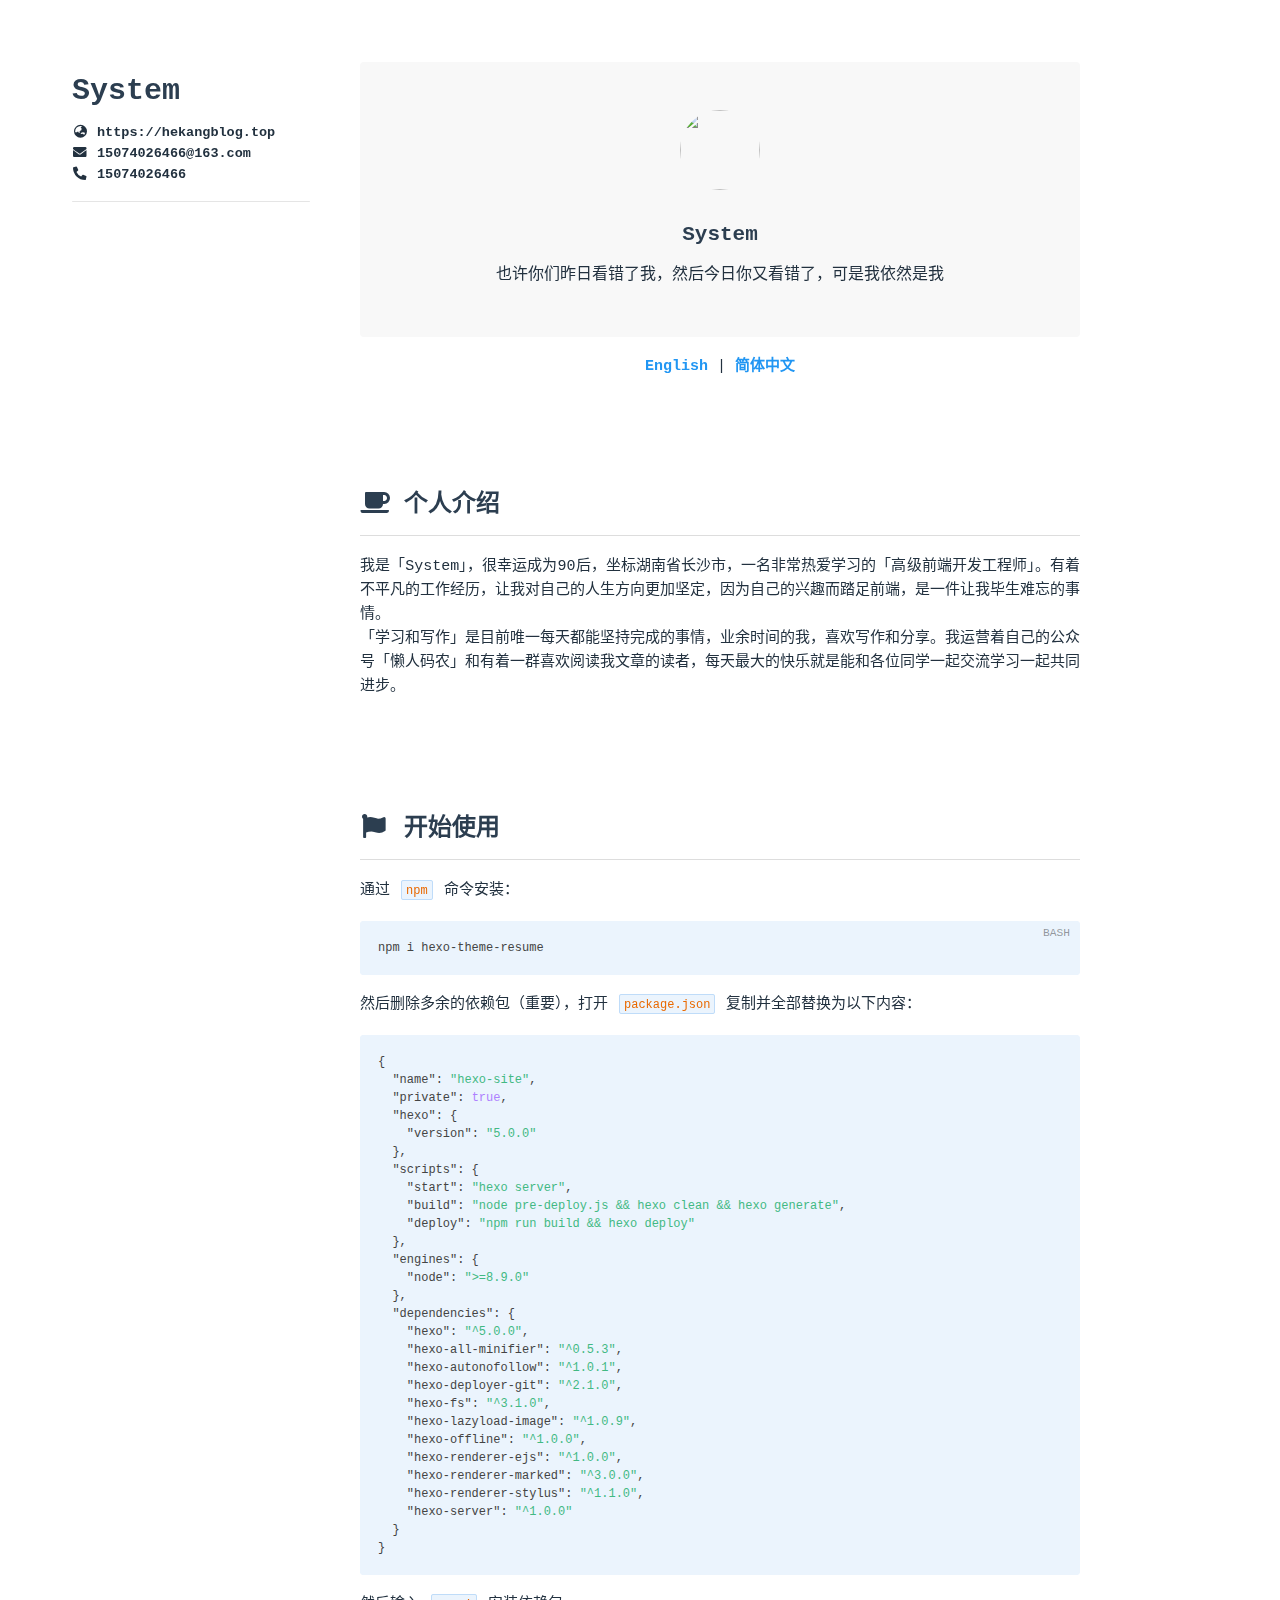
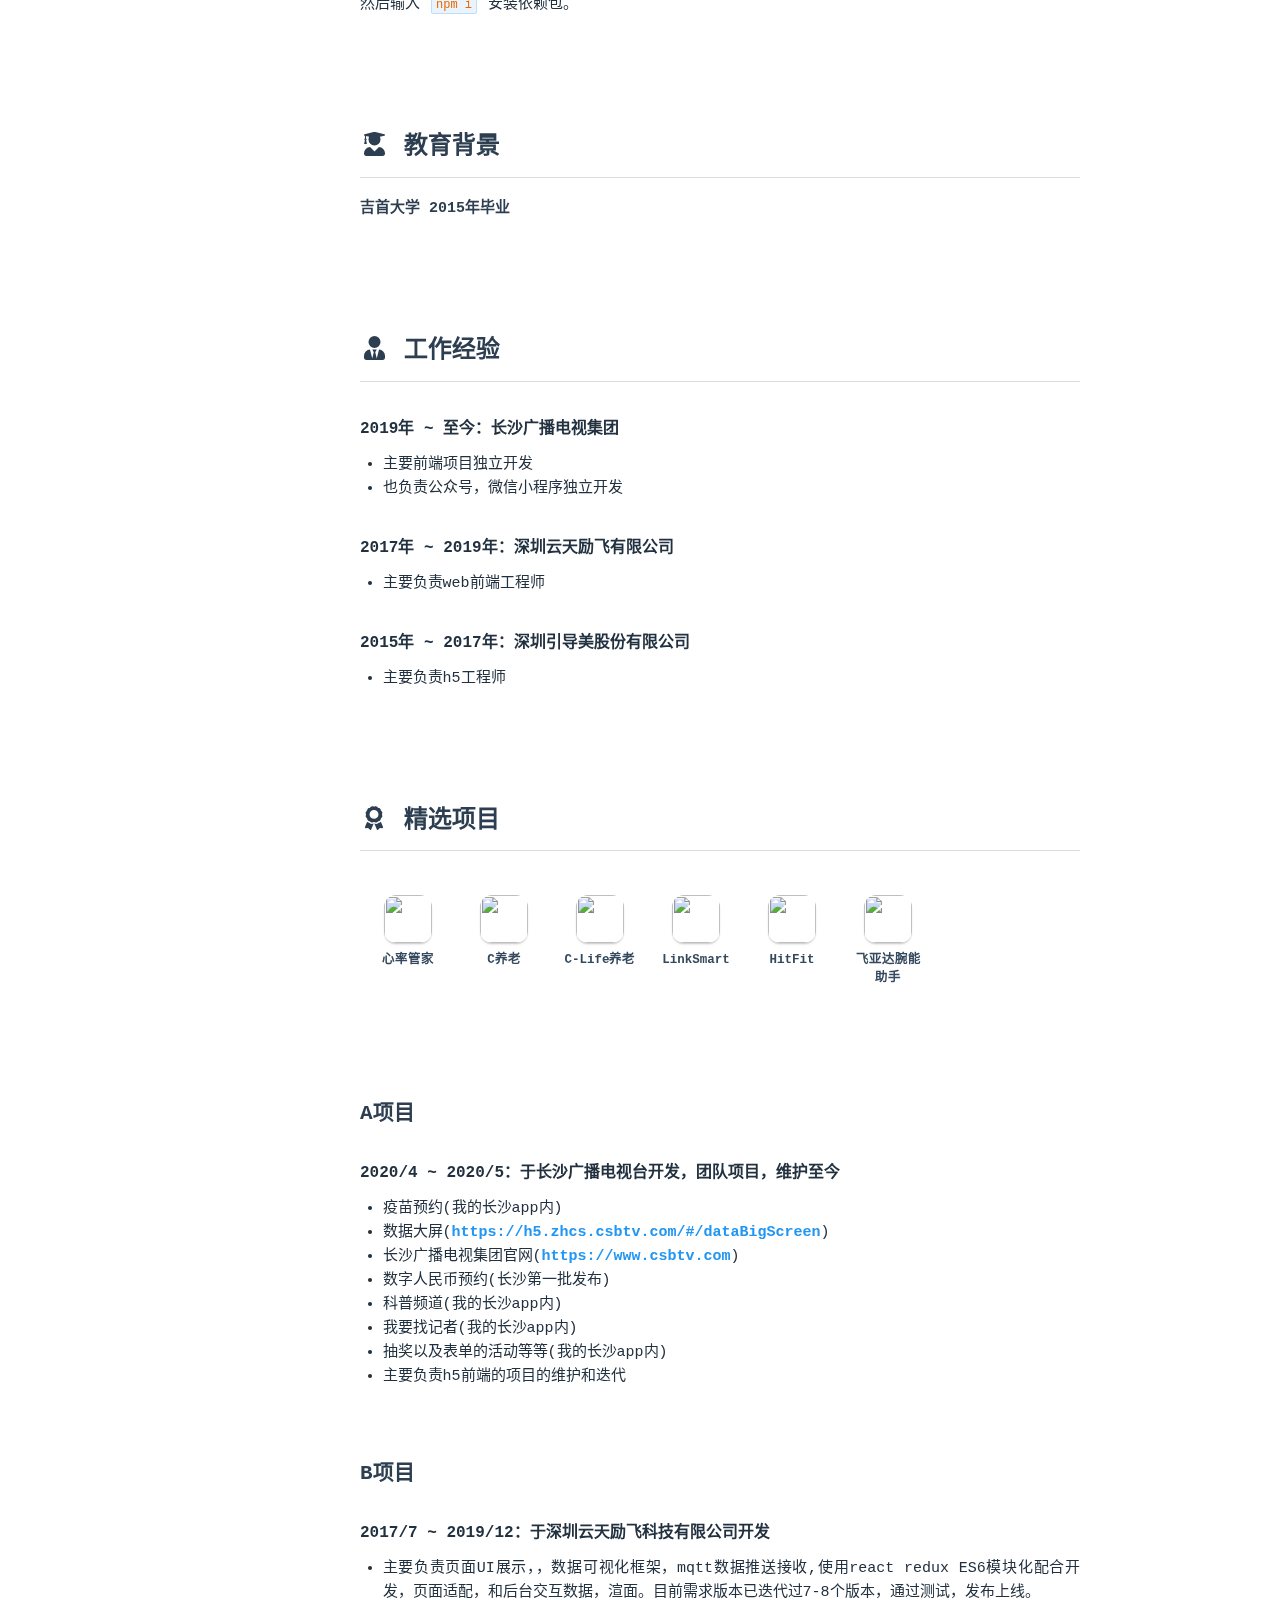
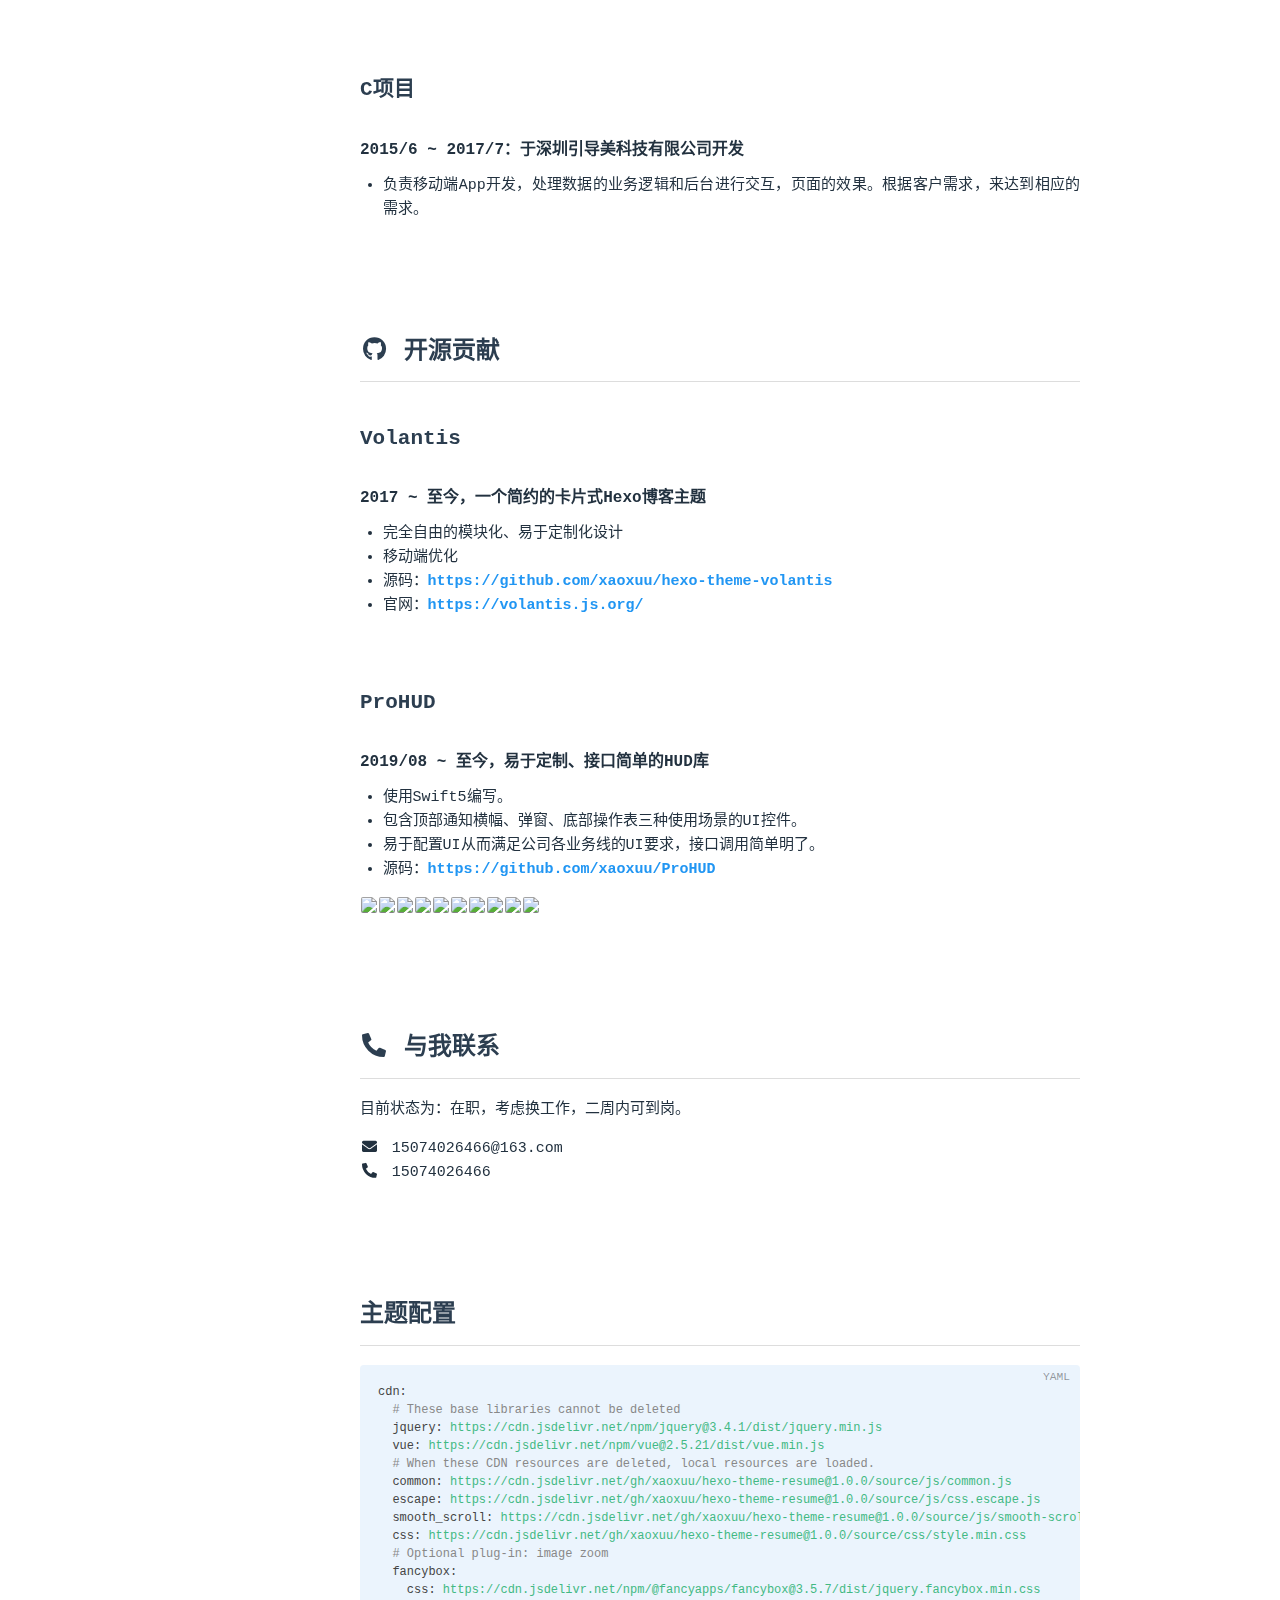
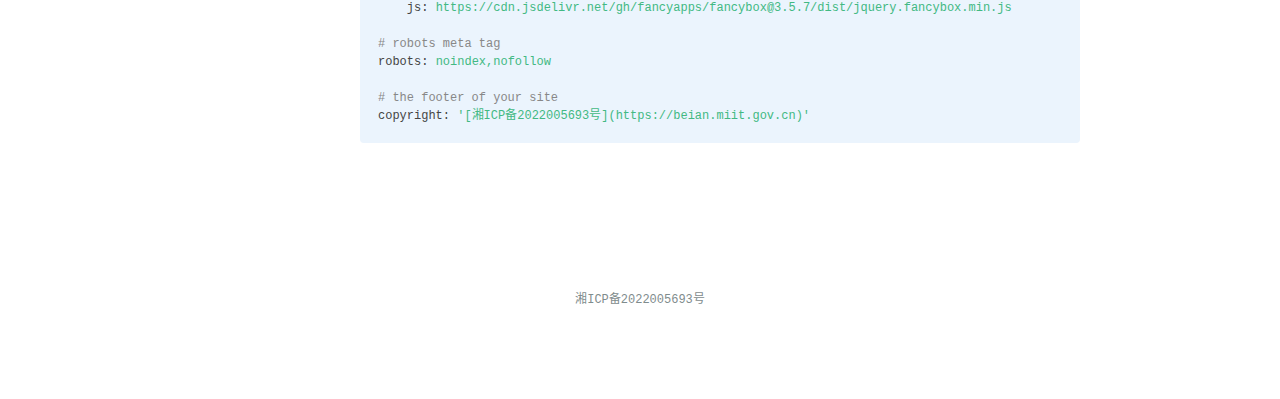
==== commit 9a6501f1: "Update index.html" ====
--- a/zh-cn/index.html
+++ b/zh-cn/index.html
@@ -1 +1 @@
-<!DOCTYPE html><html lang="zh-CN"><head><meta charset="utf-8"><meta name="robots" content="index,follow"><meta name="renderer" content="webkit"><meta name="force-rendering" content="webkit"><meta http-equiv="X-UA-Compatible" content="IE=Edge,chrome=1"><meta name="HandheldFriendly" content="True"><meta name="apple-mobile-web-app-capable" content="yes"><meta name="viewport" content="width=device-width,initial-scale=1,maximum-scale=1,user-scalable=no"><title>System</title><meta name="keywords" content="简历主题,Hexo主题,简历模板"><meta name="description" content="Hexo博客主题"><meta name="theme-color" content="#FFFFFF"><meta name="msapplication-TileColor" content="#1BC3FB"><meta name="msapplication-config" content="https://cdn.jsdelivr.net/gh/xaoxuu/cdn-assets/favicon/browserconfig.xml"><link rel="shortcut icon" type="image/x-icon" href="https://cdn.jsdelivr.net/gh/xaoxuu/cdn-assets/favicon/favicon.ico"><link rel="icon" type="image/x-icon" sizes="32x32" href="https://cdn.jsdelivr.net/gh/xaoxuu/cdn-assets/favicon/favicon-32x32.png"><link rel="apple-touch-icon" type="image/png" sizes="180x180" href="https://cdn.jsdelivr.net/gh/xaoxuu/cdn-assets/favicon/apple-touch-icon.png"><link rel="mask-icon" color="#1BC3FB" href="https://cdn.jsdelivr.net/gh/xaoxuu/cdn-assets/favicon/safari-pinned-tab.svg"><link rel="manifest" href="https://cdn.jsdelivr.net/gh/xaoxuu/cdn-assets/favicon/site.webmanifest"><link rel="stylesheet" href="https://cdn.jsdelivr.net/npm/@fortawesome/fontawesome-free@5.12.1/css/all.min.css"><link rel="stylesheet" href="https://cdn.jsdelivr.net/npm/@fancyapps/fancybox@3.5/dist/jquery.fancybox.min.css"><link rel="stylesheet" href="/css/page.css"><meta name="generator" content="Hexo 5.3.0"></head><body class="docs"><div id="mobile-bar"><a class="menu-button fas fa-bars"></a><h2 class="nav-title">System</h2></div><script src="https://cdn.jsdelivr.net/npm/vue@2.6/dist/vue.min.js"></script><script>Vue.config.productionTip=!1,window.PAGE_TYPE="resume"</script><div id="main" class="fix-sidebar"><div class="sidebar"><div class="sidebar-inner"><header class="header"><h2>System</h2><div class="meta"><p><a target="_blank" rel="external nofollow noopener noreferrer" href="https://hekangblog.top"><i class="fas fa-globe-asia fa-fw"></i>&nbsp;https://hekangblog.top</a></p><p><a><i class="fas fa-envelope fa-fw"></i>&nbsp;15074026466@163.com</a></p><p><a href="tel:15074026466" rel="external nofollow noopener noreferrer" target="_blank"><i class="fas fa-phone-alt fa-fw"></i>&nbsp;15074026466</a></p></div><hr><br></header><div class="list"><ul class="menu-root"><li><a href="/index.html" class="sidebar-link current"></a></li><li><a href="/zh-cn/index.html" class="sidebar-link current"></a></li></ul></div></div></div><div class="content with-sidebar"><div class="resume-header"><div class="avatar"><img no-lazy class="avatar" src="https://cdn-oss.zhcs.csbtv.com/zhcs-prd/images/623d80fe1bd32700014adb04"></div><h1 class="resume-title">System</h1><p class="description">Hexo博客主题</p></div><center><a href="/">English</a> | <a href="/zh-cn/">简体中文</a></center><h2 id="开始使用"><a href="#开始使用" class="headerlink" title=" 开始使用"></a><i class="fas fa-flag"></i> 开始使用</h2><p>由于本主题与普通 Hexo 主题有较大区别，建议请直接下载本站的源码，参考源码进行改写。</p><ul><li>本站源码：<a target="_blank" rel="external nofollow noopener noreferrer" href="https://github.com/hekang1314520/blogs.git">https://github.com/hekang1314520/blogs.git</a></li><li>主题源码：<a target="_blank" rel="external nofollow noopener noreferrer" href="https://github.com/xaoxuu/hexo-theme-resume">https://github.com/xaoxuu/hexo-theme-resume</a></li></ul><p>也可以创建全新的博客，通过 <code>npm</code> 命令安装：</p><figure class="highlight bash"><table><tr><td class="code"><pre><span class="line">npm i hexo-theme-resume</span><br></pre></td></tr></table></figure><p>然后删除多余的依赖包（重要），打开 <code>package.json</code> 复制并全部替换为以下内容：</p><figure class="highlight json"><table><tr><td class="code"><pre><span class="line">&#123;</span><br><span class="line">  <span class="attr">&quot;name&quot;</span>: <span class="string">&quot;hexo-site&quot;</span>,</span><br><span class="line">  <span class="attr">&quot;private&quot;</span>: <span class="literal">true</span>,</span><br><span class="line">  <span class="attr">&quot;hexo&quot;</span>: &#123;</span><br><span class="line">    <span class="attr">&quot;version&quot;</span>: <span class="string">&quot;5.0.0&quot;</span></span><br><span class="line">  &#125;,</span><br><span class="line">  <span class="attr">&quot;scripts&quot;</span>: &#123;</span><br><span class="line">    <span class="attr">&quot;start&quot;</span>: <span class="string">&quot;hexo server&quot;</span>,</span><br><span class="line">    <span class="attr">&quot;build&quot;</span>: <span class="string">&quot;node pre-deploy.js &amp;&amp; hexo clean &amp;&amp; hexo generate&quot;</span>,</span><br><span class="line">    <span class="attr">&quot;deploy&quot;</span>: <span class="string">&quot;npm run build &amp;&amp; hexo deploy&quot;</span></span><br><span class="line">  &#125;,</span><br><span class="line">  <span class="attr">&quot;engines&quot;</span>: &#123;</span><br><span class="line">    <span class="attr">&quot;node&quot;</span>: <span class="string">&quot;&gt;=8.9.0&quot;</span></span><br><span class="line">  &#125;,</span><br><span class="line">  <span class="attr">&quot;dependencies&quot;</span>: &#123;</span><br><span class="line">    <span class="attr">&quot;hexo&quot;</span>: <span class="string">&quot;^5.0.0&quot;</span>,</span><br><span class="line">    <span class="attr">&quot;hexo-all-minifier&quot;</span>: <span class="string">&quot;^0.5.3&quot;</span>,</span><br><span class="line">    <span class="attr">&quot;hexo-autonofollow&quot;</span>: <span class="string">&quot;^1.0.1&quot;</span>,</span><br><span class="line">    <span class="attr">&quot;hexo-deployer-git&quot;</span>: <span class="string">&quot;^2.1.0&quot;</span>,</span><br><span class="line">    <span class="attr">&quot;hexo-fs&quot;</span>: <span class="string">&quot;^3.1.0&quot;</span>,</span><br><span class="line">    <span class="attr">&quot;hexo-lazyload-image&quot;</span>: <span class="string">&quot;^1.0.9&quot;</span>,</span><br><span class="line">    <span class="attr">&quot;hexo-offline&quot;</span>: <span class="string">&quot;^1.0.0&quot;</span>,</span><br><span class="line">    <span class="attr">&quot;hexo-renderer-ejs&quot;</span>: <span class="string">&quot;^1.0.0&quot;</span>,</span><br><span class="line">    <span class="attr">&quot;hexo-renderer-marked&quot;</span>: <span class="string">&quot;^3.0.0&quot;</span>,</span><br><span class="line">    <span class="attr">&quot;hexo-renderer-stylus&quot;</span>: <span class="string">&quot;^1.1.0&quot;</span>,</span><br><span class="line">    <span class="attr">&quot;hexo-server&quot;</span>: <span class="string">&quot;^1.0.0&quot;</span></span><br><span class="line">  &#125;</span><br><span class="line">&#125;</span><br></pre></td></tr></table></figure><p>然后输入 <code>npm i</code> 安装依赖包。</p><h2 id="教育背景"><a href="#教育背景" class="headerlink" title=" 教育背景"></a><i class="fas fa-user-graduate"></i> 教育背景</h2><p><strong>中南林业科技大学 2015年毕业</strong></p><h2 id="工作经验"><a href="#工作经验" class="headerlink" title=" 工作经验"></a><i class="fas fa-user-tie"></i> 工作经验</h2><h4 id="2019年-至今：长沙广播电视集团"><a href="#2019年-至今：长沙广播电视集团" class="headerlink" title="2019年 ~ 至今：长沙广播电视集团"></a>2019年 ~ 至今：长沙广播电视集团</h4><ul><li>主要前端项目独立开发</li><li>也负责公众号，微信小程序独立开发</li></ul><h4 id="2017年-2019年：深圳云天励飞有限公司"><a href="#2017年-2019年：深圳云天励飞有限公司" class="headerlink" title="2017年 ~ 2019年：深圳云天励飞有限公司"></a>2017年 ~ 2019年：深圳云天励飞有限公司</h4><ul><li>主要负责web前端工程师</li></ul><h4 id="2015年-2017年：深圳引导美股份有限公司"><a href="#2015年-2017年：深圳引导美股份有限公司" class="headerlink" title="2015年 ~ 2017年：深圳引导美股份有限公司"></a>2015年 ~ 2017年：深圳引导美股份有限公司</h4><ul><li>主要负责h5工程师</li></ul><h2 id="精选项目"><a href="#精选项目" class="headerlink" title=" 精选项目"></a><i class="fas fa-award"></i> 精选项目</h2><btns rounded><a target="_blank" rel="external nofollow noopener noreferrer" href="https://apps.apple.com/cn/app/heart-mate-pro-hrm-utility/id1463348922?ls=1"><img src="https://img.vim-cn.com/92/d570170f4f12e1ee829ca0e85a7dffeb77343a.svg" data-original="https://cdn.jsdelivr.net/gh/xaoxuu/cdn-assets/proj/heartmate/icon.png"> 心率管家 </a><a target="_blank" rel="external nofollow noopener noreferrer" href="https://apps.apple.com/cn/app/c%E5%85%BB%E8%80%81/id1458315594"><img src="https://img.vim-cn.com/92/d570170f4f12e1ee829ca0e85a7dffeb77343a.svg" data-original="https://cdn.jsdelivr.net/gh/xaoxuu/cdn-assets/proj/het-cyanglao/icon.png"> C养老 </a><a target="_blank" rel="external nofollow noopener noreferrer" href="https://apps.apple.com/cn/app/c-life%E5%85%BB%E8%80%81/id1393937890"><img src="https://img.vim-cn.com/92/d570170f4f12e1ee829ca0e85a7dffeb77343a.svg" data-original="https://cdn.jsdelivr.net/gh/xaoxuu/cdn-assets/proj/het-clife/icon.png"> C-Life养老 </a><a target="_blank" rel="external nofollow noopener noreferrer" href="https://apps.apple.com/cn/app/linksmart/id1109303355"><img src="https://img.vim-cn.com/92/d570170f4f12e1ee829ca0e85a7dffeb77343a.svg" data-original="https://cdn.jsdelivr.net/gh/xaoxuu/cdn-assets/proj/ht-linksmart/icon.png"> LinkSmart </a><a target="_blank" rel="external nofollow noopener noreferrer" href="https://apps.apple.com/cn/app/hitfit/id1207738581"><img src="https://img.vim-cn.com/92/d570170f4f12e1ee829ca0e85a7dffeb77343a.svg" data-original="https://cdn.jsdelivr.net/gh/xaoxuu/cdn-assets/proj/ht-hitfit/icon.png"> HitFit </a><a target="_blank" rel="external nofollow noopener noreferrer" href="https://apps.apple.com/cn/app/%E8%85%95%E8%83%BD%E5%8A%A9%E6%89%8B/id1138242219"><img src="https://img.vim-cn.com/92/d570170f4f12e1ee829ca0e85a7dffeb77343a.svg" data-original="https://cdn.jsdelivr.net/gh/xaoxuu/cdn-assets/proj/ht-fiyta/icon.png"> 飞亚达腕能助手</a></btns><br><h3 id="A项目"><a href="#A项目" class="headerlink" title="A项目"></a>A项目</h3><h4 id="2020-4-2020-5：于长沙广播电视台开发，团队项目，维护至今"><a href="#2020-4-2020-5：于长沙广播电视台开发，团队项目，维护至今" class="headerlink" title="2020/4 ~ 2020/5：于长沙广播电视台开发，团队项目，维护至今"></a>2020/4 ~ 2020/5：于长沙广播电视台开发，团队项目，维护至今</h4><p>1.疫苗预约(我的长沙app内)<br>2.数据大屏(<a target="_blank" rel="external nofollow noopener noreferrer" href="https://h5.zhcs.csbtv.com/#/dataBigScreen">https://h5.zhcs.csbtv.com/#/dataBigScreen</a>)<br>3.长沙广播电视集团官网(<a target="_blank" rel="external nofollow noopener noreferrer" href="https://www.csbtv.com/">https://www.csbtv.com</a>)<br>4.数字人民币预约(长沙第一批发布)<br>5.科普频道(我的长沙app内)<br>6.我要找记者(我的长沙app内)<br>7.抽奖以及表单的活动等等(我的长沙app内)</p><h3 id="B项目"><a href="#B项目" class="headerlink" title="B项目"></a>B项目</h3><h4 id="2017-7-2019-12：于深圳引导美科技有限公司开发"><a href="#2017-7-2019-12：于深圳引导美科技有限公司开发" class="headerlink" title="2017/7 ~ 2019/12：于深圳引导美科技有限公司开发"></a>2017/7 ~ 2019/12：于深圳引导美科技有限公司开发</h4><p>啦啦啦</p><h3 id="C项目"><a href="#C项目" class="headerlink" title="C项目"></a>C项目</h3><h4 id="1800-01-1900-01：于XX公司开发"><a href="#1800-01-1900-01：于XX公司开发" class="headerlink" title="1800/01 ~ 1900/01：于XX公司开发"></a>1800/01 ~ 1900/01：于XX公司开发</h4><p>啦啦啦</p><h2 id="开源贡献"><a href="#开源贡献" class="headerlink" title=" 开源贡献"></a><i class="fab fa-github"></i> 开源贡献</h2><h3 id="Volantis"><a href="#Volantis" class="headerlink" title="Volantis"></a>Volantis</h3><h4 id="2017-至今，一个简约的卡片式Hexo博客主题"><a href="#2017-至今，一个简约的卡片式Hexo博客主题" class="headerlink" title="2017 ~ 至今，一个简约的卡片式Hexo博客主题"></a>2017 ~ 至今，一个简约的卡片式Hexo博客主题</h4><ul><li>完全自由的模块化、易于定制化设计</li><li>移动端优化</li><li>源码：<a target="_blank" rel="external nofollow noopener noreferrer" href="https://github.com/xaoxuu/hexo-theme-volantis">https://github.com/xaoxuu/hexo-theme-volantis</a></li><li>官网：<a target="_blank" rel="external nofollow noopener noreferrer" href="https://volantis.js.org/">https://volantis.js.org/</a></li></ul><h3 id="ProHUD"><a href="#ProHUD" class="headerlink" title="ProHUD"></a>ProHUD</h3><h4 id="2019-08-至今，易于定制、接口简单的HUD库"><a href="#2019-08-至今，易于定制、接口简单的HUD库" class="headerlink" title="2019/08 ~ 至今，易于定制、接口简单的HUD库"></a>2019/08 ~ 至今，易于定制、接口简单的HUD库</h4><ul><li>使用Swift5编写。</li><li>包含顶部通知横幅、弹窗、底部操作表三种使用场景的UI控件。</li><li>易于配置UI从而满足公司各业务线的UI要求，接口调用简单明了。</li><li>源码：<a target="_blank" rel="external nofollow noopener noreferrer" href="https://github.com/xaoxuu/ProHUD">https://github.com/xaoxuu/ProHUD</a></li></ul><fancybox><img src="https://img.vim-cn.com/92/d570170f4f12e1ee829ca0e85a7dffeb77343a.svg" data-original="https://cdn.jsdelivr.net/gh/xaoxuu/cdn-assets/proj/prohud/screenshot01.png"> <img src="https://img.vim-cn.com/92/d570170f4f12e1ee829ca0e85a7dffeb77343a.svg" data-original="https://cdn.jsdelivr.net/gh/xaoxuu/cdn-assets/proj/prohud/screenshot02.png"> <img src="https://img.vim-cn.com/92/d570170f4f12e1ee829ca0e85a7dffeb77343a.svg" data-original="https://cdn.jsdelivr.net/gh/xaoxuu/cdn-assets/proj/prohud/screenshot03.png"> <img src="https://img.vim-cn.com/92/d570170f4f12e1ee829ca0e85a7dffeb77343a.svg" data-original="https://cdn.jsdelivr.net/gh/xaoxuu/cdn-assets/proj/prohud/screenshot04.png"> <img src="https://img.vim-cn.com/92/d570170f4f12e1ee829ca0e85a7dffeb77343a.svg" data-original="https://cdn.jsdelivr.net/gh/xaoxuu/cdn-assets/proj/prohud/screenshot05.png"> <img src="https://img.vim-cn.com/92/d570170f4f12e1ee829ca0e85a7dffeb77343a.svg" data-original="https://cdn.jsdelivr.net/gh/xaoxuu/cdn-assets/proj/prohud/screenshot06.png"> <img src="https://img.vim-cn.com/92/d570170f4f12e1ee829ca0e85a7dffeb77343a.svg" data-original="https://cdn.jsdelivr.net/gh/xaoxuu/cdn-assets/proj/prohud/screenshot07.png"> <img src="https://img.vim-cn.com/92/d570170f4f12e1ee829ca0e85a7dffeb77343a.svg" data-original="https://cdn.jsdelivr.net/gh/xaoxuu/cdn-assets/proj/prohud/screenshot08.png"> <img src="https://img.vim-cn.com/92/d570170f4f12e1ee829ca0e85a7dffeb77343a.svg" data-original="https://cdn.jsdelivr.net/gh/xaoxuu/cdn-assets/proj/prohud/screenshot09.png"> <img src="https://img.vim-cn.com/92/d570170f4f12e1ee829ca0e85a7dffeb77343a.svg" data-original="https://cdn.jsdelivr.net/gh/xaoxuu/cdn-assets/proj/prohud/screenshot10.png"></fancybox><h2 id="与我联系"><a href="#与我联系" class="headerlink" title=" 与我联系"></a><i class="fas fa-phone-alt"></i> 与我联系</h2><p>目前状态为：在职，考虑换工作，二周内可到岗。</p><p><i class="fas fa-envelope fa-fw"></i> 15074026466@163.com<br><i class="fas fa-phone-alt fa-fw"></i> 15074026466</p><h2 id="主题配置"><a href="#主题配置" class="headerlink" title="主题配置"></a>主题配置</h2><figure class="highlight yaml"><table><tr><td class="code"><pre><span class="line"><span class="attr">cdn:</span></span><br><span class="line">  <span class="comment"># These base libraries cannot be deleted</span></span><br><span class="line">  <span class="attr">jquery:</span> <span class="string">https://cdn.jsdelivr.net/npm/jquery@3.4.1/dist/jquery.min.js</span></span><br><span class="line">  <span class="attr">vue:</span> <span class="string">https://cdn.jsdelivr.net/npm/vue@2.5.21/dist/vue.min.js</span></span><br><span class="line">  <span class="comment"># When these CDN resources are deleted, local resources are loaded.</span></span><br><span class="line">  <span class="attr">common:</span> <span class="string">https://cdn.jsdelivr.net/gh/xaoxuu/hexo-theme-resume@1.0.0/source/js/common.js</span></span><br><span class="line">  <span class="attr">escape:</span> <span class="string">https://cdn.jsdelivr.net/gh/xaoxuu/hexo-theme-resume@1.0.0/source/js/css.escape.js</span></span><br><span class="line">  <span class="attr">smooth_scroll:</span> <span class="string">https://cdn.jsdelivr.net/gh/xaoxuu/hexo-theme-resume@1.0.0/source/js/smooth-scroll.min.js</span></span><br><span class="line">  <span class="attr">css:</span> <span class="string">https://cdn.jsdelivr.net/gh/xaoxuu/hexo-theme-resume@1.0.0/source/css/style.min.css</span></span><br><span class="line">  <span class="comment"># Optional plug-in: image zoom</span></span><br><span class="line">  <span class="attr">fancybox:</span></span><br><span class="line">    <span class="attr">css:</span> <span class="string">https://cdn.jsdelivr.net/npm/@fancyapps/fancybox@3.5.7/dist/jquery.fancybox.min.css</span></span><br><span class="line">    <span class="attr">js:</span> <span class="string">https://cdn.jsdelivr.net/gh/fancyapps/fancybox@3.5.7/dist/jquery.fancybox.min.js</span></span><br><span class="line"></span><br><span class="line"><span class="comment"># robots meta tag</span></span><br><span class="line"><span class="attr">robots:</span> <span class="string">noindex,nofollow</span></span><br><span class="line"></span><br><span class="line"><span class="comment"># the footer of your site</span></span><br><span class="line"><span class="attr">copyright:</span> <span class="string">&#x27;[Copyright © 2017-2020 Mr. X](https://xaoxuu.com)&#x27;</span></span><br></pre></td></tr></table></figure><h2 id="评论"><a href="#评论" class="headerlink" title="评论"></a>评论</h2><script src="https://utteranc.es/client.js" repo="xaoxuu/hexo-theme-resume" issue-number="18" theme="github-light" crossorigin="anonymous" async></script></div></div><script src="https://cdn.jsdelivr.net/gh/xaoxuu/hexo-theme-resume@1.0.0/source/js/smooth-scroll.min.js"></script><footer id="footer"><p></p><p><a href="/">Copyright © 2017-2020 XXX</a></p><p></p></footer><script src="https://cdn.jsdelivr.net/npm/jquery@3.5/dist/jquery.min.js"></script><script src="https://cdn.jsdelivr.net/gh/xaoxuu/hexo-theme-resume@1.0.0/source/js/common.js"></script><script src="https://cdn.jsdelivr.net/gh/xaoxuu/hexo-theme-resume@1.0.0/source/js/css.escape.js"></script><script src="https://cdn.jsdelivr.net/gh/fancyapps/fancybox@3.5/dist/jquery.fancybox.min.js"></script><script>let LAZY_LOAD_IMAGE="[object Object]";$("body").find("fancybox").find("img").each(function(){var t=document.createElement("a");$(t).attr("data-fancybox","gallery"),$(t).attr("href",$(this).attr("src")),LAZY_LOAD_IMAGE&&$(t).attr("href",$(this).attr("data-original")),$(this).wrap(t)})</script><script>window.imageLazyLoadSetting={isSPA:!1,processImages:null}</script><script>window.addEventListener("load",function(){var t=/\.(gif|jpg|jpeg|tiff|png)$/i,r=/^data:image\/[a-z]+;base64,/;Array.prototype.slice.call(document.querySelectorAll("img[data-original]")).forEach(function(a){var e=a.parentNode;"A"===e.tagName&&(e.href.match(t)||e.href.match(r))&&(e.href=a.dataset.original)})})</script><script>!function(n){n.imageLazyLoadSetting.processImages=i;var e=n.imageLazyLoadSetting.isSPA,r=Array.prototype.slice.call(document.querySelectorAll("img[data-original]"));function i(){e&&(r=Array.prototype.slice.call(document.querySelectorAll("img[data-original]")));for(var t,a=0;a<r.length;a++)0<=(t=(t=r[a]).getBoundingClientRect()).bottom&&0<=t.left&&t.top<=(n.innerHeight||document.documentElement.clientHeight)&&function(){var e=r[a],t=e,n=function(){r=r.filter(function(t){return e!==t})},i=new Image,o=t.getAttribute("data-original");i.onload=function(){t.src=o,n()},i.src=o}()}i(),n.addEventListener("scroll",function(){var t=i,e=n;clearTimeout(t.tId),t.tId=setTimeout(function(){t.call(e)},500)})}(this)</script></body></html>+<!DOCTYPE html><html lang="zh-CN"><head><meta charset="utf-8"><meta name="robots" content="index,follow"><meta name="renderer" content="webkit"><meta name="force-rendering" content="webkit"><meta http-equiv="X-UA-Compatible" content="IE=Edge,chrome=1"><meta name="HandheldFriendly" content="True"><meta name="apple-mobile-web-app-capable" content="yes"><meta name="viewport" content="width=device-width,initial-scale=1,maximum-scale=1,user-scalable=no"><title>System</title><meta name="keywords" content="简历主题,Hexo主题,简历模板"><meta name="description" content="也许你们昨日看错了我，然后今日你又看错了，可是我依然是我"><meta name="theme-color" content="#FFFFFF"><meta name="msapplication-TileColor" content="#1BC3FB"><meta name="msapplication-config" content="https://cdn.jsdelivr.net/gh/xaoxuu/cdn-assets/favicon/browserconfig.xml"><link rel="shortcut icon" type="image/x-icon" href="https://cdn.jsdelivr.net/gh/xaoxuu/cdn-assets/favicon/favicon.ico"><link rel="icon" type="image/x-icon" sizes="32x32" href="https://cdn.jsdelivr.net/gh/xaoxuu/cdn-assets/favicon/favicon-32x32.png"><link rel="apple-touch-icon" type="image/png" sizes="180x180" href="https://cdn.jsdelivr.net/gh/xaoxuu/cdn-assets/favicon/apple-touch-icon.png"><link rel="mask-icon" color="#1BC3FB" href="https://cdn.jsdelivr.net/gh/xaoxuu/cdn-assets/favicon/safari-pinned-tab.svg"><link rel="manifest" href="https://cdn.jsdelivr.net/gh/xaoxuu/cdn-assets/favicon/site.webmanifest"><link rel="stylesheet" href="https://cdn.jsdelivr.net/npm/@fortawesome/fontawesome-free@5.12.1/css/all.min.css"><link rel="stylesheet" href="https://cdn.jsdelivr.net/npm/@fancyapps/fancybox@3.5/dist/jquery.fancybox.min.css"><link rel="stylesheet" href="/css/page.css"><meta name="generator" content="Hexo 5.3.0"></head><body class="docs"><div id="mobile-bar"><a class="menu-button fas fa-bars"></a><h2 class="nav-title">System</h2></div><script src="https://cdn.jsdelivr.net/npm/vue@2.6/dist/vue.min.js"></script><script>Vue.config.productionTip=!1,window.PAGE_TYPE="resume"</script><div id="main" class="fix-sidebar"><div class="sidebar"><div class="sidebar-inner"><header class="header"><h2>System</h2><div class="meta"><p><a target="_blank" rel="external nofollow noopener noreferrer" href="https://hekangblog.top"><i class="fas fa-globe-asia fa-fw"></i>&nbsp;https://hekangblog.top</a></p><p><a><i class="fas fa-envelope fa-fw"></i>&nbsp;15074026466@163.com</a></p><p><a href="tel:15074026466" rel="external nofollow noopener noreferrer" target="_blank"><i class="fas fa-phone-alt fa-fw"></i>&nbsp;15074026466</a></p></div><hr><br></header><div class="list"><ul class="menu-root"><li><a href="/index.html" class="sidebar-link current"></a></li><li><a href="/zh-cn/index.html" class="sidebar-link current"></a></li></ul></div></div></div><div class="content with-sidebar"><div class="resume-header"><div class="avatar"><img no-lazy class="avatar" src="https://cdn-oss.zhcs.csbtv.com/zhcs-prd/images/623d80fe1bd32700014adb04"></div><h1 class="resume-title">System</h1><p class="description">也许你们昨日看错了我，然后今日你又看错了，可是我依然是我</p></div><center><a href="/">English</a> | <a href="/zh-cn/">简体中文</a></center><h2 id="个人介绍"><a href="#个人介绍" class="headerlink" title=" 个人介绍"></a><i class="fa fa-coffee" aria-hidden="true"></i> 个人介绍</h2><p>我是「System」，很幸运成为90后，坐标湖南省长沙市，一名非常热爱学习的「高级前端开发工程师」。有着不平凡的工作经历，让我对自己的人生方向更加坚定，因为自己的兴趣而踏足前端，是一件让我毕生难忘的事情。<br>「学习和写作」是目前唯一每天都能坚持完成的事情，业余时间的我，喜欢写作和分享。我运营着自己的公众号「懒人码农」和有着一群喜欢阅读我文章的读者，每天最大的快乐就是能和各位同学一起交流学习一起共同进步。</p><h2 id="开始使用"><a href="#开始使用" class="headerlink" title=" 开始使用"></a><i class="fas fa-flag"></i> 开始使用</h2><p>通过 <code>npm</code> 命令安装：</p><figure class="highlight bash"><table><tr><td class="code"><pre><span class="line">npm i hexo-theme-resume</span><br></pre></td></tr></table></figure><p>然后删除多余的依赖包（重要），打开 <code>package.json</code> 复制并全部替换为以下内容：</p><figure class="highlight json"><table><tr><td class="code"><pre><span class="line">&#123;</span><br><span class="line">  <span class="attr">&quot;name&quot;</span>: <span class="string">&quot;hexo-site&quot;</span>,</span><br><span class="line">  <span class="attr">&quot;private&quot;</span>: <span class="literal">true</span>,</span><br><span class="line">  <span class="attr">&quot;hexo&quot;</span>: &#123;</span><br><span class="line">    <span class="attr">&quot;version&quot;</span>: <span class="string">&quot;5.0.0&quot;</span></span><br><span class="line">  &#125;,</span><br><span class="line">  <span class="attr">&quot;scripts&quot;</span>: &#123;</span><br><span class="line">    <span class="attr">&quot;start&quot;</span>: <span class="string">&quot;hexo server&quot;</span>,</span><br><span class="line">    <span class="attr">&quot;build&quot;</span>: <span class="string">&quot;node pre-deploy.js &amp;&amp; hexo clean &amp;&amp; hexo generate&quot;</span>,</span><br><span class="line">    <span class="attr">&quot;deploy&quot;</span>: <span class="string">&quot;npm run build &amp;&amp; hexo deploy&quot;</span></span><br><span class="line">  &#125;,</span><br><span class="line">  <span class="attr">&quot;engines&quot;</span>: &#123;</span><br><span class="line">    <span class="attr">&quot;node&quot;</span>: <span class="string">&quot;&gt;=8.9.0&quot;</span></span><br><span class="line">  &#125;,</span><br><span class="line">  <span class="attr">&quot;dependencies&quot;</span>: &#123;</span><br><span class="line">    <span class="attr">&quot;hexo&quot;</span>: <span class="string">&quot;^5.0.0&quot;</span>,</span><br><span class="line">    <span class="attr">&quot;hexo-all-minifier&quot;</span>: <span class="string">&quot;^0.5.3&quot;</span>,</span><br><span class="line">    <span class="attr">&quot;hexo-autonofollow&quot;</span>: <span class="string">&quot;^1.0.1&quot;</span>,</span><br><span class="line">    <span class="attr">&quot;hexo-deployer-git&quot;</span>: <span class="string">&quot;^2.1.0&quot;</span>,</span><br><span class="line">    <span class="attr">&quot;hexo-fs&quot;</span>: <span class="string">&quot;^3.1.0&quot;</span>,</span><br><span class="line">    <span class="attr">&quot;hexo-lazyload-image&quot;</span>: <span class="string">&quot;^1.0.9&quot;</span>,</span><br><span class="line">    <span class="attr">&quot;hexo-offline&quot;</span>: <span class="string">&quot;^1.0.0&quot;</span>,</span><br><span class="line">    <span class="attr">&quot;hexo-renderer-ejs&quot;</span>: <span class="string">&quot;^1.0.0&quot;</span>,</span><br><span class="line">    <span class="attr">&quot;hexo-renderer-marked&quot;</span>: <span class="string">&quot;^3.0.0&quot;</span>,</span><br><span class="line">    <span class="attr">&quot;hexo-renderer-stylus&quot;</span>: <span class="string">&quot;^1.1.0&quot;</span>,</span><br><span class="line">    <span class="attr">&quot;hexo-server&quot;</span>: <span class="string">&quot;^1.0.0&quot;</span></span><br><span class="line">  &#125;</span><br><span class="line">&#125;</span><br></pre></td></tr></table></figure><p>然后输入 <code>npm i</code> 安装依赖包。</p><h2 id="教育背景"><a href="#教育背景" class="headerlink" title=" 教育背景"></a><i class="fas fa-user-graduate"></i> 教育背景</h2><p><strong>吉首大学 2015年毕业</strong></p><h2 id="工作经验"><a href="#工作经验" class="headerlink" title=" 工作经验"></a><i class="fas fa-user-tie"></i> 工作经验</h2><h4 id="2019年-至今：长沙广播电视集团"><a href="#2019年-至今：长沙广播电视集团" class="headerlink" title="2019年 ~ 至今：长沙广播电视集团"></a>2019年 ~ 至今：长沙广播电视集团</h4><ul><li>主要前端项目独立开发</li><li>也负责公众号，微信小程序独立开发</li></ul><h4 id="2017年-2019年：深圳云天励飞有限公司"><a href="#2017年-2019年：深圳云天励飞有限公司" class="headerlink" title="2017年 ~ 2019年：深圳云天励飞有限公司"></a>2017年 ~ 2019年：深圳云天励飞有限公司</h4><ul><li>主要负责web前端工程师</li></ul><h4 id="2015年-2017年：深圳引导美股份有限公司"><a href="#2015年-2017年：深圳引导美股份有限公司" class="headerlink" title="2015年 ~ 2017年：深圳引导美股份有限公司"></a>2015年 ~ 2017年：深圳引导美股份有限公司</h4><ul><li>主要负责h5工程师</li></ul><h2 id="精选项目"><a href="#精选项目" class="headerlink" title=" 精选项目"></a><i class="fas fa-award"></i> 精选项目</h2><btns rounded><a target="_blank" rel="external nofollow noopener noreferrer" href="https://apps.apple.com/cn/app/heart-mate-pro-hrm-utility/id1463348922?ls=1"><img src="https://img.vim-cn.com/92/d570170f4f12e1ee829ca0e85a7dffeb77343a.svg" data-original="https://cdn.jsdelivr.net/gh/xaoxuu/cdn-assets/proj/heartmate/icon.png"> 心率管家 </a><a target="_blank" rel="external nofollow noopener noreferrer" href="https://apps.apple.com/cn/app/c%E5%85%BB%E8%80%81/id1458315594"><img src="https://img.vim-cn.com/92/d570170f4f12e1ee829ca0e85a7dffeb77343a.svg" data-original="https://cdn.jsdelivr.net/gh/xaoxuu/cdn-assets/proj/het-cyanglao/icon.png"> C养老 </a><a target="_blank" rel="external nofollow noopener noreferrer" href="https://apps.apple.com/cn/app/c-life%E5%85%BB%E8%80%81/id1393937890"><img src="https://img.vim-cn.com/92/d570170f4f12e1ee829ca0e85a7dffeb77343a.svg" data-original="https://cdn.jsdelivr.net/gh/xaoxuu/cdn-assets/proj/het-clife/icon.png"> C-Life养老 </a><a target="_blank" rel="external nofollow noopener noreferrer" href="https://apps.apple.com/cn/app/linksmart/id1109303355"><img src="https://img.vim-cn.com/92/d570170f4f12e1ee829ca0e85a7dffeb77343a.svg" data-original="https://cdn.jsdelivr.net/gh/xaoxuu/cdn-assets/proj/ht-linksmart/icon.png"> LinkSmart </a><a target="_blank" rel="external nofollow noopener noreferrer" href="https://apps.apple.com/cn/app/hitfit/id1207738581"><img src="https://img.vim-cn.com/92/d570170f4f12e1ee829ca0e85a7dffeb77343a.svg" data-original="https://cdn.jsdelivr.net/gh/xaoxuu/cdn-assets/proj/ht-hitfit/icon.png"> HitFit </a><a target="_blank" rel="external nofollow noopener noreferrer" href="https://apps.apple.com/cn/app/%E8%85%95%E8%83%BD%E5%8A%A9%E6%89%8B/id1138242219"><img src="https://img.vim-cn.com/92/d570170f4f12e1ee829ca0e85a7dffeb77343a.svg" data-original="https://cdn.jsdelivr.net/gh/xaoxuu/cdn-assets/proj/ht-fiyta/icon.png"> 飞亚达腕能助手</a></btns><br><h3 id="A项目"><a href="#A项目" class="headerlink" title="A项目"></a>A项目</h3><h4 id="2020-4-2020-5：于长沙广播电视台开发，团队项目，维护至今"><a href="#2020-4-2020-5：于长沙广播电视台开发，团队项目，维护至今" class="headerlink" title="2020/4 ~ 2020/5：于长沙广播电视台开发，团队项目，维护至今"></a>2020/4 ~ 2020/5：于长沙广播电视台开发，团队项目，维护至今</h4><ul><li>疫苗预约(我的长沙app内)</li><li>数据大屏(<a target="_blank" rel="external nofollow noopener noreferrer" href="https://h5.zhcs.csbtv.com/#/dataBigScreen">https://h5.zhcs.csbtv.com/#/dataBigScreen</a>)</li><li>长沙广播电视集团官网(<a target="_blank" rel="external nofollow noopener noreferrer" href="https://www.csbtv.com/">https://www.csbtv.com</a>)</li><li>数字人民币预约(长沙第一批发布)</li><li>科普频道(我的长沙app内)</li><li>我要找记者(我的长沙app内)</li><li>抽奖以及表单的活动等等(我的长沙app内)</li><li>主要负责h5前端的项目的维护和迭代</li></ul><h3 id="B项目"><a href="#B项目" class="headerlink" title="B项目"></a>B项目</h3><h4 id="2017-7-2019-12：于深圳云天励飞科技有限公司开发"><a href="#2017-7-2019-12：于深圳云天励飞科技有限公司开发" class="headerlink" title="2017/7 ~ 2019/12：于深圳云天励飞科技有限公司开发"></a>2017/7 ~ 2019/12：于深圳云天励飞科技有限公司开发</h4><ul><li>主要负责页面UI展示，，数据可视化框架，mqtt数据推送接收,使用react redux ES6模块化配合开发，页面适配，和后台交互数据，渲面。目前需求版本已迭代过7-8个版本，通过测试，发布上线。</li></ul><h3 id="C项目"><a href="#C项目" class="headerlink" title="C项目"></a>C项目</h3><h4 id="2015-6-2017-7：于深圳引导美科技有限公司开发"><a href="#2015-6-2017-7：于深圳引导美科技有限公司开发" class="headerlink" title="2015/6 ~ 2017/7：于深圳引导美科技有限公司开发"></a>2015/6 ~ 2017/7：于深圳引导美科技有限公司开发</h4><ul><li>负责移动端App开发，处理数据的业务逻辑和后台进行交互，页面的效果。根据客户需求，来达到相应的需求。</li></ul><h2 id="开源贡献"><a href="#开源贡献" class="headerlink" title=" 开源贡献"></a><i class="fab fa-github"></i> 开源贡献</h2><h3 id="Volantis"><a href="#Volantis" class="headerlink" title="Volantis"></a>Volantis</h3><h4 id="2017-至今，一个简约的卡片式Hexo博客主题"><a href="#2017-至今，一个简约的卡片式Hexo博客主题" class="headerlink" title="2017 ~ 至今，一个简约的卡片式Hexo博客主题"></a>2017 ~ 至今，一个简约的卡片式Hexo博客主题</h4><ul><li>完全自由的模块化、易于定制化设计</li><li>移动端优化</li><li>源码：<a target="_blank" rel="external nofollow noopener noreferrer" href="https://github.com/xaoxuu/hexo-theme-volantis">https://github.com/xaoxuu/hexo-theme-volantis</a></li><li>官网：<a target="_blank" rel="external nofollow noopener noreferrer" href="https://volantis.js.org/">https://volantis.js.org/</a></li></ul><h3 id="ProHUD"><a href="#ProHUD" class="headerlink" title="ProHUD"></a>ProHUD</h3><h4 id="2019-08-至今，易于定制、接口简单的HUD库"><a href="#2019-08-至今，易于定制、接口简单的HUD库" class="headerlink" title="2019/08 ~ 至今，易于定制、接口简单的HUD库"></a>2019/08 ~ 至今，易于定制、接口简单的HUD库</h4><ul><li>使用Swift5编写。</li><li>包含顶部通知横幅、弹窗、底部操作表三种使用场景的UI控件。</li><li>易于配置UI从而满足公司各业务线的UI要求，接口调用简单明了。</li><li>源码：<a target="_blank" rel="external nofollow noopener noreferrer" href="https://github.com/xaoxuu/ProHUD">https://github.com/xaoxuu/ProHUD</a></li></ul><fancybox><img src="https://img.vim-cn.com/92/d570170f4f12e1ee829ca0e85a7dffeb77343a.svg" data-original="https://cdn.jsdelivr.net/gh/xaoxuu/cdn-assets/proj/prohud/screenshot01.png"> <img src="https://img.vim-cn.com/92/d570170f4f12e1ee829ca0e85a7dffeb77343a.svg" data-original="https://cdn.jsdelivr.net/gh/xaoxuu/cdn-assets/proj/prohud/screenshot02.png"> <img src="https://img.vim-cn.com/92/d570170f4f12e1ee829ca0e85a7dffeb77343a.svg" data-original="https://cdn.jsdelivr.net/gh/xaoxuu/cdn-assets/proj/prohud/screenshot03.png"> <img src="https://img.vim-cn.com/92/d570170f4f12e1ee829ca0e85a7dffeb77343a.svg" data-original="https://cdn.jsdelivr.net/gh/xaoxuu/cdn-assets/proj/prohud/screenshot04.png"> <img src="https://img.vim-cn.com/92/d570170f4f12e1ee829ca0e85a7dffeb77343a.svg" data-original="https://cdn.jsdelivr.net/gh/xaoxuu/cdn-assets/proj/prohud/screenshot05.png"> <img src="https://img.vim-cn.com/92/d570170f4f12e1ee829ca0e85a7dffeb77343a.svg" data-original="https://cdn.jsdelivr.net/gh/xaoxuu/cdn-assets/proj/prohud/screenshot06.png"> <img src="https://img.vim-cn.com/92/d570170f4f12e1ee829ca0e85a7dffeb77343a.svg" data-original="https://cdn.jsdelivr.net/gh/xaoxuu/cdn-assets/proj/prohud/screenshot07.png"> <img src="https://img.vim-cn.com/92/d570170f4f12e1ee829ca0e85a7dffeb77343a.svg" data-original="https://cdn.jsdelivr.net/gh/xaoxuu/cdn-assets/proj/prohud/screenshot08.png"> <img src="https://img.vim-cn.com/92/d570170f4f12e1ee829ca0e85a7dffeb77343a.svg" data-original="https://cdn.jsdelivr.net/gh/xaoxuu/cdn-assets/proj/prohud/screenshot09.png"> <img src="https://img.vim-cn.com/92/d570170f4f12e1ee829ca0e85a7dffeb77343a.svg" data-original="https://cdn.jsdelivr.net/gh/xaoxuu/cdn-assets/proj/prohud/screenshot10.png"></fancybox><h2 id="与我联系"><a href="#与我联系" class="headerlink" title=" 与我联系"></a><i class="fas fa-phone-alt"></i> 与我联系</h2><p>目前状态为：在职，考虑换工作，二周内可到岗。</p><p><i class="fas fa-envelope fa-fw"></i> 15074026466@163.com<br><i class="fas fa-phone-alt fa-fw"></i> 15074026466</p><h2 id="主题配置"><a href="#主题配置" class="headerlink" title="主题配置"></a>主题配置</h2><figure class="highlight yaml"><table><tr><td class="code"><pre><span class="line"><span class="attr">cdn:</span></span><br><span class="line">  <span class="comment"># These base libraries cannot be deleted</span></span><br><span class="line">  <span class="attr">jquery:</span> <span class="string">https://cdn.jsdelivr.net/npm/jquery@3.4.1/dist/jquery.min.js</span></span><br><span class="line">  <span class="attr">vue:</span> <span class="string">https://cdn.jsdelivr.net/npm/vue@2.5.21/dist/vue.min.js</span></span><br><span class="line">  <span class="comment"># When these CDN resources are deleted, local resources are loaded.</span></span><br><span class="line">  <span class="attr">common:</span> <span class="string">https://cdn.jsdelivr.net/gh/xaoxuu/hexo-theme-resume@1.0.0/source/js/common.js</span></span><br><span class="line">  <span class="attr">escape:</span> <span class="string">https://cdn.jsdelivr.net/gh/xaoxuu/hexo-theme-resume@1.0.0/source/js/css.escape.js</span></span><br><span class="line">  <span class="attr">smooth_scroll:</span> <span class="string">https://cdn.jsdelivr.net/gh/xaoxuu/hexo-theme-resume@1.0.0/source/js/smooth-scroll.min.js</span></span><br><span class="line">  <span class="attr">css:</span> <span class="string">https://cdn.jsdelivr.net/gh/xaoxuu/hexo-theme-resume@1.0.0/source/css/style.min.css</span></span><br><span class="line">  <span class="comment"># Optional plug-in: image zoom</span></span><br><span class="line">  <span class="attr">fancybox:</span></span><br><span class="line">    <span class="attr">css:</span> <span class="string">https://cdn.jsdelivr.net/npm/@fancyapps/fancybox@3.5.7/dist/jquery.fancybox.min.css</span></span><br><span class="line">    <span class="attr">js:</span> <span class="string">https://cdn.jsdelivr.net/gh/fancyapps/fancybox@3.5.7/dist/jquery.fancybox.min.js</span></span><br><span class="line"></span><br><span class="line"><span class="comment"># robots meta tag</span></span><br><span class="line"><span class="attr">robots:</span> <span class="string">noindex,nofollow</span></span><br><span class="line"></span><br><span class="line"><span class="comment"># the footer of your site</span></span><br><span class="line"><span class="attr">copyright:</span> <span class="string">&#x27;[湘ICP备2022005693号](https://beian.miit.gov.cn)&#x27;</span></span><br></pre></td></tr></table></figure></div></div><script src="https://cdn.jsdelivr.net/gh/xaoxuu/hexo-theme-resume@1.0.0/source/js/smooth-scroll.min.js"></script><footer id="footer"><p></p><p><a target="_blank" rel="external nofollow noopener noreferrer" href="https://beian.miit.gov.cn/">湘ICP备2022005693号</a></p><p></p></footer><script src="https://cdn.jsdelivr.net/npm/jquery@3.5/dist/jquery.min.js"></script><script src="https://cdn.jsdelivr.net/gh/xaoxuu/hexo-theme-resume@1.0.0/source/js/common.js"></script><script src="https://cdn.jsdelivr.net/gh/xaoxuu/hexo-theme-resume@1.0.0/source/js/css.escape.js"></script><script src="https://cdn.jsdelivr.net/gh/fancyapps/fancybox@3.5/dist/jquery.fancybox.min.js"></script><script>let LAZY_LOAD_IMAGE="[object Object]";$("body").find("fancybox").find("img").each(function(){var t=document.createElement("a");$(t).attr("data-fancybox","gallery"),$(t).attr("href",$(this).attr("src")),LAZY_LOAD_IMAGE&&$(t).attr("href",$(this).attr("data-original")),$(this).wrap(t)})</script><script>window.imageLazyLoadSetting={isSPA:!1,processImages:null}</script><script>window.addEventListener("load",function(){var t=/\.(gif|jpg|jpeg|tiff|png)$/i,r=/^data:image\/[a-z]+;base64,/;Array.prototype.slice.call(document.querySelectorAll("img[data-original]")).forEach(function(a){var e=a.parentNode;"A"===e.tagName&&(e.href.match(t)||e.href.match(r))&&(e.href=a.dataset.original)})})</script><script>!function(n){n.imageLazyLoadSetting.processImages=i;var e=n.imageLazyLoadSetting.isSPA,r=Array.prototype.slice.call(document.querySelectorAll("img[data-original]"));function i(){e&&(r=Array.prototype.slice.call(document.querySelectorAll("img[data-original]")));for(var t,a=0;a<r.length;a++)0<=(t=(t=r[a]).getBoundingClientRect()).bottom&&0<=t.left&&t.top<=(n.innerHeight||document.documentElement.clientHeight)&&function(){var e=r[a],t=e,n=function(){r=r.filter(function(t){return e!==t})},i=new Image,o=t.getAttribute("data-original");i.onload=function(){t.src=o,n()},i.src=o}()}i(),n.addEventListener("scroll",function(){var t=i,e=n;clearTimeout(t.tId),t.tId=setTimeout(function(){t.call(e)},500)})}(this)</script></body></html>
--- a/css/page.css
+++ b/css/page.css
@@ -1,3 +1,3 @@
-/* build time:Fri Mar 25 2022 16:46:04 GMT+0800 (中国标准时间)*/
+/* build time:Mon Mar 28 2022 09:36:40 GMT+0800 (中国标准时间)*/
 @font-face{font-family:Courier;src:url(https://cdn.jsdelivr.net/gh/xaoxuu/cdn-fonts/Courier/Courier.dfont);font-weight:300}.gutter pre{color:rgba(0,0,0,.4)}pre{color:#444}pre .constant,pre .function .keyword{color:#0092db}pre .attribute,pre .keyword{color:#e96900}pre .literal,pre .number{color:#ae81ff}pre .change,pre .clojure .built_in,pre .flow,pre .lisp .title,pre .nginx .title,pre .tag,pre .tag .title,pre .tex .special,pre .winutils{color:#2973b7}pre .class .title{color:#2c3e50}pre .regexp,pre .symbol,pre .symbol .string,pre .value{color:#42b983}pre .title{color:#a6e22e}pre .type{color:#2395f3}pre .addition,pre .apache .cbracket,pre .apache .tag,pre .attr_selector,pre .built_in,pre .django .filter .argument,pre .django .template_tag,pre .django .variable,pre .envvar,pre .haskell .type,pre .javadoc,pre .preprocessor,pre .prompt,pre .pseudo,pre .ruby .class .parent,pre .smalltalk .array,pre .smalltalk .class,pre .smalltalk .localvars,pre .sql .aggregate,pre .stream,pre .string,pre .subst,pre .tag .value,pre .tex .command{color:#42b983}pre .apache .sqbracket,pre .comment,pre .deletion,pre .doctype,pre .java .annotation,pre .pi,pre .python .decorator,pre .shebang,pre .template_comment,pre .tex .formula{color:#888}pre .coffeescript .javascript,pre .javascript .xml,pre .tex .formula,pre .xml .cdata,pre .xml .css,pre .xml .javascript,pre .xml .vbscript{opacity:.5}body{font-family:Courier,Menlo,Monaco,"Helvetica Neue",Arial,sans-serif;font-size:15px;-webkit-font-smoothing:antialiased;-moz-osx-font-smoothing:grayscale;color:#22313f;background-color:#fff;margin:0}body.docs{padding-top:0}@media screen and (max-width:900px){body.docs{padding-top:0}}hr{border:0;border-radius:1px;border-bottom:1px solid rgba(0,0,0,.1)}a{text-decoration:none;color:#22313f}img{border:none}h1,h2,h3,h4,strong{font-weight:600;color:#2c3e50}code,pre{font-family:Menlo,Monaco,courier,monospace,Arial,sans-serif;font-size:.8em;-webkit-font-smoothing:initial;-moz-osx-font-smoothing:initial}code{color:#e96900;background-color:#ebf4fd;border:1px solid #bfdcf9;padding:3px 4px 1px 4px;margin:0 2px;border-radius:2px;word-break:break-all}em{color:#7f8c8d}.button{padding:.32em 2em;line-height:2em;border-radius:2px;display:inline-block;color:#fff;background-color:#2196f3;transition:all .15s ease;box-sizing:border-box}.button.white{background-color:#fff;color:#2196f3!important}.button.clear{background:rgba(0,0,0,0)}.button.gray{background-color:#999}.button:hover{color:#fff!important}.button.active,.button:hover{background:#0c82df;box-shadow:0 4px 8px rgba(0,0,0,.12),0 8px 16px rgba(0,0,0,.12),0 16px 32px rgba(0,0,0,.12)}.button:active{box-shadow:0 2px 4px rgba(0,0,0,.1)}.highlight{overflow-x:auto;background-color:#ebf4fd;padding:0;line-height:1.1em;border-radius:4px;position:relative}.highlight table,.highlight td,.highlight tr{width:100%;border-collapse:collapse;padding:0;margin:0}.highlight .gutter{width:1.5em;background:#d5e8fb}.highlight .gutter pre{text-align:right;padding:0 1em;background-color:rgba(0,0,0,0);line-height:1.5em}.highlight .code pre{background:#ebf4fd;padding:1.5em;line-height:1.5em;margin:0}.highlight .code .line{min-height:1.5em}.highlight .code.code:before{content:" ";position:absolute;top:0;right:0;color:rgba(0,0,0,.4);text-align:right;font-size:.75em;padding:5px 10px 0;line-height:15px;height:15px}.highlight.c .code:before{content:"C"}.highlight.swift .code:before{content:"SWIFT"}.highlight.objc .code:before{content:"OBJECTIVE-C"}.highlight.html .code:before{content:"HTML"}.highlight.js .code:before{content:"JS"}.highlight.bash .code:before{content:"BASH"}.highlight.shell .code:before{content:"SHELL"}.highlight.css .code:before{content:"CSS"}.highlight.stylus .code:before{content:"STYLUS"}.highlight.less .code:before{content:"LESS"}.highlight.java .code:before{content:"JAVA"}.highlight.python .code:before{content:"PYTHON"}.highlight.yaml .code:before{content:"YAML"}.hljs{background:0 0!important}#main{position:relative;z-index:1;padding:0 60px 30px;overflow-x:hidden}#nav .nav-link{cursor:pointer}#nav .nav-dropdown-container .nav-link:hover:not(.current){border-bottom:none}#nav .nav-dropdown-container:hover .nav-dropdown{display:block}#nav .nav-dropdown-container.ecosystem,#nav .nav-dropdown-container.language{margin-left:20px}#nav .nav-dropdown-container .arrow{pointer-events:none}#nav .nav-dropdown{display:none;box-sizing:border-box;max-height:calc(100vh - 60px);overflow-y:auto;position:absolute;top:100%;right:-15px;background-color:#fff;padding:10px 0;border:1px solid #ddd;border-bottom-color:#ccc;text-align:left;border-radius:4px;white-space:nowrap}#nav .nav-dropdown li{line-height:1.8em;margin:0;display:block}#nav .nav-dropdown li>ul{padding-left:0}#nav .nav-dropdown li:first-child h4{margin-top:0;padding-top:0;border-top:0}#nav .nav-dropdown a,#nav .nav-dropdown h4{padding:0 24px 0 20px}#nav .nav-dropdown h4{font-size:.78em;color:rgba(44,62,80,.45);margin:.45em 0 0;padding-top:.45em;border-top:1px solid #eee}#nav .nav-dropdown a{color:#3a5169;font-size:.95em;font-weight:700;display:block}#nav .nav-dropdown a:hover{color:#2196f3}#nav .arrow{display:inline-block;vertical-align:middle;margin-top:-1px;margin-left:6px;margin-right:-14px;width:0;height:0;border-left:4px solid transparent;border-right:4px solid transparent;border-top:5px solid #ccc}sup.beta.beta{font-size:.6em;margin-left:.7em;text-transform:uppercase;opacity:.6}@media print{body{color:#000}.highlight{padding:0;page-break-inside:avoid}.highlight .code pre{color:#000;background-color:#fff;border-style:solid;border-width:2px 2px 2px 2px;border-color:#e8e8e8;page-break-inside:avoid}h1,h2,h3,h4,h5{color:#000;page-break-after:avoid;page-break-before:avoid}img{page-break-inside:avoid}h2+p{page-break-before:avoid}a:link:after,a:visited:after{content:" [" attr(href) "] "}}#comments #valine_container .info{display:none}#footer{padding:40px 0 80px;color:#7f8c8d;text-align:center}#footer p{font-size:.8em}#footer a{color:#7f8c8d;transition:all .2s ease;-moz-transition:all .2s ease;-webkit-transition:all .2s ease;-o-transition:all .2s ease}#footer a:hover{color:#ff5722!important}#footer .social-wrapper{display:flex;justify-content:center;flex-wrap:wrap}#footer .social-wrapper a{position:relative;display:inline-block;text-align:center;display:flex;justify-content:center;align-items:center;flex-wrap:wrap;width:1.2em;height:1.2em;margin:4px;padding:.5em;border-radius:50%;background-color:transparent;transition:all .28s ease;-moz-transition:all .28s ease;-webkit-transition:all .28s ease;-o-transition:all .28s ease}#footer .social-wrapper a:hover{color:#2196f3;background-color:#e6f2fc}#header{background-color:#fff;height:40px;padding:10px 60px;position:relative;z-index:100;box-shadow:0 1px 1px rgba(0,0,0,.12),0 2px 2px rgba(0,0,0,.08)}body.docs #header{position:fixed;width:100%;top:0}body.docs #nav{position:fixed}#nav{list-style-type:none;margin:0;padding:0;position:absolute;right:30px;top:10px;height:40px;line-height:40px}#nav .break{display:none}#nav li{display:inline-block;position:relative;margin:0 .6em}#nav .seperator{margin:.3em;display:inline}#nav .nav-dropdown .nav-link.current,#nav .nav-dropdown .nav-link:hover{border-bottom:none}#nav .nav-dropdown .nav-link.current::after{content:"";width:0;height:0;border-left:5px solid #2196f3;border-top:3px solid transparent;border-bottom:3px solid transparent;position:absolute;top:50%;margin-top:-4px;left:8px}.nav-link{padding-bottom:3px;white-space:nowrap}.nav-link.current,.nav-link:hover{border-bottom:3px solid #2196f3}.nav-link.contribute,.nav-link.team{margin-left:10px}.new-label{position:absolute;top:3px;left:110%;background-color:#2196f3;color:#fff;line-height:16px;height:16px;font-size:9px;font-weight:700;font-family:Menlo,Monaco,courier,monospace,Arial,sans-serif;padding:1px 4px 0 6px;border-radius:4px}.search-query{height:30px;line-height:30px;box-sizing:border-box;padding:0 15px 0 30px;border:1px solid #e3e3e3;color:#2c3e50;outline:0;border-radius:15px;margin-right:10px;transition:border-color .2s ease;background:#fff url(/assets/img/search.png) 8px 5px no-repeat;background-size:20px;vertical-align:middle!important}.search-query:focus{border-color:#2196f3}#logo{display:inline-block;font-size:1.8em;line-height:40px;color:rgba(33,150,243,.9);font-family:Courier,Menlo,Monaco,"Helvetica Neue",Arial,sans-serif,cursive;font-weight:500}#logo img{vertical-align:middle;margin-right:6px;width:40px;height:40px;display:none}#mobile-bar{position:fixed;top:0;left:0;width:100%;height:54px;background-color:#fff;z-index:9;display:none;box-shadow:0 1px 2px rgba(0,0,0,.12);transition:all .5s ease;-moz-transition:all .5s ease;-webkit-transition:all .5s ease;-o-transition:all .5s ease}#mobile-bar .nav-title{font-family:Courier,Menlo,Monaco,"Helvetica Neue",Arial,sans-serif;font-size:1.1em;line-height:52px;color:#2c3e50;display:flex;margin:2px 54px 0 54px}#mobile-bar .menu-button{position:absolute;width:54px;height:54px;display:flex;align-items:center;justify-content:center;font-size:1.25em}#mobile-bar .menu-button.right{font-size:1.1em;top:0;right:0}#mobile-bar .logo{opacity:1;position:absolute;width:38px;height:38px;border-radius:50%;top:8px;right:16px;background-size:38px}#mobile-bar .logo img{width:38px;height:38px;border-radius:50%}@media print{#header{display:none}}.sidebar{position:absolute;top:0;left:0;bottom:0;overflow-x:hidden;overflow-y:auto;-webkit-overflow-scrolling:touch;-ms-overflow-style:none}.sidebar header{padding-top:60px;padding-left:12px}.sidebar header h2{margin-bottom:0;font-size:2em}.sidebar header .meta{margin:16px 0;font-size:.9em}.sidebar header p{margin:2px 0;line-height:1.4em;font-size:1em}.sidebar header a{margin:0;display:inline;transition:all .2s ease;-moz-transition:all .2s ease;-webkit-transition:all .2s ease;-o-transition:all .2s ease}.sidebar header a:hover{color:#ff5722!important}.sidebar a{font-weight:700;font-size:1em}.sidebar h2{margin-top:.2em}.sidebar p.job{margin-top:8px;font-weight:700;color:#2196f3}.sidebar ul{list-style-type:none;margin:0;line-height:1.5em;padding-left:1em}.sidebar ul a{font-weight:inherit;font-size:1.2em;transition:all .2s ease;-moz-transition:all .2s ease;-webkit-transition:all .2s ease;-o-transition:all .2s ease}.sidebar ul a:hover{color:#ff5722!important}.sidebar li{margin-top:.5em}.sidebar .sidebar-inner{width:250px;padding:8px 20px 60px 60px;margin-bottom:4em}.sidebar .sidebar-inner .footer{padding:1em 0 2em 0;bottom:0;position:fixed;background:#fff;width:inherit}.sidebar .version-select{vertical-align:middle;margin-left:5px}.sidebar .menu-root{padding-left:0;font-weight:700}.sidebar .menu-sub{font-size:.85em}.sidebar .menu-sub ul{font-weight:400}.sidebar .sidebar-link{color:#7f8c8d}.sidebar .sidebar-link.current{font-weight:600;color:#2196f3}.sidebar .sidebar-link.new:after{content:"NEW";display:inline-block;font-size:10px;font-weight:600;color:#fff;background-color:#2196f3;line-height:14px;padding:0 4px;border-radius:3px;margin-left:5px;vertical-align:middle;position:relative;top:-1px}.sidebar .sidebar-link:hover{border-bottom:2px solid #2196f3}.sidebar .section-link.active{font-weight:700;color:#2196f3}.sidebar .main-menu{margin-bottom:20px;display:none;padding-left:0}.sidebar .main-menu .seperator{background:#12f;display:none}.sidebar .nav-dropdown h4{font-weight:400;margin:0}@media screen and (max-width:900px){.sidebar{position:fixed;z-index:10;background-color:#fff;height:100%;top:0;left:0;box-shadow:1px 0 2px rgba(0,0,0,.08),2px 0 4px rgba(0,0,0,.08),4px 0 8px rgba(0,0,0,.06),8px 0 16px rgba(0,0,0,.06);transition:all .4s cubic-bezier(.4,0,0,1);-webkit-transform:translate(-280px,0);transform:translate(-280px,0)}.sidebar .sidebar-inner{padding:8px 8px 60px 16px;box-sizing:border-box}.sidebar .sidebar-inner .footer{display:none}.sidebar .sidebar-inner-index{padding:8px 8px 60px 16px}.sidebar .search-query{width:200px;margin-bottom:10px}.sidebar .main-menu{display:block}.sidebar .list{margin:0 auto}.sidebar.open{-webkit-transform:translate(0,0);transform:translate(0,0);width:280px}.sidebar.open .header{padding-top:30px}}@media print{.sidebar{display:none}}.content details h2{text-align:center;margin-top:0}.content .style-enforcement,.content .style-example,.content details{border-radius:4px;margin:1.6em 0;padding:1.6em}.content .style-enforcement h4,.content .style-example h4,.content details h4{margin-top:0}.content .style-enforcement figure:last-child,.content .style-enforcement p:last-child,.content .style-example figure:last-child,.content .style-example p:last-child,.content details figure:last-child,.content details p:last-child{margin-bottom:0;padding-bottom:0}.content .style-example h3{margin-top:2em}.content .style-example.example{background:rgba(136,136,136,.08)}.content .style-example.example h4{color:#6d6d6d}.content .style-example.example-bad{background:rgba(212,133,130,.08)}.content .style-example.example-bad h4{color:#a17471}.content .style-example.example-good{background:rgba(95,163,104,.08)}.content .style-example.example-good h4{color:#5c735f}.style-enforcement,details{background-color:rgba(136,136,136,.08)}details{display:block;position:relative}details:not([open]) summary::after{content:"..."}details:not([open]) summary:hover{background:rgba(255,255,255,.3)}summary{cursor:pointer;padding:1.6em;margin:-1.6em;outline:0}summary>h4{display:inline-block;margin:0}.style-enforcement table{width:100%;background-color:#ebf4fd;border-radius:4px}.style-enforcement td,.style-enforcement th{padding:.4em;text-align:center}.style-enforcement th{padding-bottom:.2em}.style-enforcement td{padding-top:.2em}.style-rule-tag{background-color:#ebf4fd;border-radius:4px;font-size:.9em;color:#5c735f;font-weight:600;text-transform:uppercase;padding:.1em .4em}a>.style-rule-tag{color:#2196f3}sup{text-transform:uppercase;font-size:.7em;margin-left:1em;pointer-events:all;position:absolute}[data-p="a"]{color:#6b2a2a}[data-p="b"]{color:#8c480a}[data-p="c"]{color:#2b5a99}[data-p="d"]{content:#3f536d}.readmore{background-color:#ebf4fd;padding:1em;border-radius:2px;color:#52a1f8;position:relative}.readmore a{margin:0 4px;width:100%;color:#52a1f8!important;position:relative;transition:all .2s ease;-moz-transition:all .2s ease;-webkit-transition:all .2s ease;-o-transition:all .2s ease}.readmore a:first-child{margin-left:0}.readmore a:hover{color:#ff5722!important}#header{transition:background-color .3s ease-in-out}.content{position:relative;padding:46px 0;max-width:720px;margin:0 auto;padding-left:40px;text-align:justify}.content.api>a:first-of-type>h2{margin-top:0;padding-top:0}.content.api ul{padding-left:1.25em;line-height:1.4em}.content.api ul p:not(.tip),.content.api ul ul{padding-bottom:0;margin:1.2em 0}.content .button{color:#fff}.content .button:hover{color:#fff!important}.content fancybox{display:flex}.content fancybox a{margin:0 1px}.content fancybox img{border-radius:2px}@media screen and (max-width:425px){.content fancybox a{margin:0 .5px}.content fancybox img{border-radius:1px}}.content img{max-width:100%}.content span.light{color:#7f8c8d}.content span.info{font-size:.85em;display:inline-block;vertical-align:middle;width:280px;margin-left:20px}.content h2,.content h3{pointer-events:none}.content h2 i,.content h3 i{text-align:center;width:28px;padding-right:2px}.content h2 a,.content h2 button,.content h3 a,.content h3 button{pointer-events:auto;color:#2c3e50}.content h2:before,.content h3:before{content:"";display:block;visibility:hidden;height:24px}.content h2{margin:3.5em 0 .8em;padding-bottom:.7em;border-bottom:1px solid #ddd;font-size:1.6em}@media screen and (max-width:425px){.content h2{font-size:1.4em}}.content h2 a{color:#2c3e50}.content h3{margin:3rem 0 0;line-height:1.2;position:relative;font-size:1.4em}@media screen and (max-width:425px){.content h3{font-size:1.3em}}.content h3 a,.content h3 button{color:#2196f3}.content h3>a:before{color:#2196f3;position:absolute;left:-.7em;padding-right:.5em;font-size:1.2em;line-height:1;font-weight:700}.content h2+h3{margin-top:0}.content h4{margin:2rem 0 0;color:#22313f;font-size:16px}.content figure{margin:1.2em 0}.content ol,.content p,.content ul{line-height:1.6em;position:relative;z-index:1}.content ol,.content ul{padding-left:1.5em;position:inherit}.content ol.center,.content ul.center{justify-content:center}.content ol.pure,.content ul.pure{padding:0;display:flex;flex-wrap:wrap;align-items:stretch}.content ol.pure li,.content ul.pure li{margin:8px;display:flex;width:86px;flex-direction:column;align-items:stretch;vertical-align:middle;text-align:center;font-size:.8em;line-height:1.2em;overflow:hidden}.content ol.pure li a,.content ul.pure li a{display:flex;flex-direction:column;align-items:center;text-align:center;color:#2c3e50}.content ol.pure li img,.content ul.pure li img{margin-bottom:8px}.content ol.pure.rounded img,.content ul.pure.rounded img{border-radius:25%}.content ol.pure.circle img,.content ul.pure.circle img{border-radius:50%}@media screen and (max-width:900px){.content ol.pure.about,.content ul.pure.about{justify-content:center}}.content i.fa-fw{text-align:justify}.content a{word-break:break-all;color:#2196f3;font-weight:600;transition:all .2s ease;-moz-transition:all .2s ease;-webkit-transition:all .2s ease;-o-transition:all .2s ease}.content a:hover{color:#ff5722!important}.content blockquote{margin:16px 0;padding:16px;border-left:4px solid #2196f3;background-color:#e6f2fc;border-radius:4px}.content blockquote p{margin-left:0;margin-bottom:0;padding-bottom:0}.content blockquote p:first-child{margin-top:0}.content iframe{margin:1em 0}.content>table{word-break:break-all;border-spacing:0;border-collapse:collapse;margin:1.2em auto;width:100%;overflow-x:auto}.content>table td,.content>table th{line-height:1.5em;padding:.4em .8em;border:none;border:1px solid #ddd}.content>table td div:before,.content>table th div:before{display:inline-block;font:normal normal normal 14px/1 FontAwesome;font-size:inherit;text-rendering:auto;-webkit-font-smoothing:antialiased;width:20px;height:16px;text-align:center}.content>table td div a,.content>table th div a{color:inherit}.content>table td div a:hover,.content>table th div a:hover{color:inherit!important;text-decoration:underline}.content>table td div.unknown,.content>table th div.unknown{color:#ffbd2d}.content>table td div.unknown:before,.content>table th div.unknown:before{content:"\f0ac"}.content>table td div.unsafe,.content>table th div.unsafe{color:#ff6058}.content>table td div.unsafe:before,.content>table th div.unsafe:before{content:"\f059"}.content>table td div.safe,.content>table th div.safe{color:#28c940}.content>table td div.safe:before,.content>table th div.safe:before{content:"\f023"}.content>table td div.plain:before,.content>table th div.plain:before{content:"";width:0}.content>table td div.safe.apple:before,.content>table th div.safe.apple:before{content:"\f179"}.content>table td div.safe.google:before,.content>table th div.safe.google:before{content:"\f1a0"}.content>table td div.safe.local:before,.content>table th div.safe.local:before{content:"\f07c"}.content>table td div.safe.github:before,.content>table th div.safe.github:before{content:"\f09b"}.content>table th{font-weight:700;text-align:left}.content>table th,.content>table tr:nth-child(2n){background-color:#f8f8f8}.content>table th code,.content>table tr:nth-child(2n) code{background-color:#efefef}.content p.success,.content p.tip{margin:16px 0;padding:16px;border-left-width:4px;border-left-style:solid;background-color:#f8f8f8;position:relative;border-bottom-right-radius:4px;border-top-right-radius:4px}.content p.success:before,.content p.tip:before{position:absolute;top:16px;left:-12px;color:#fff;width:20px;height:20px;border-radius:100%;text-align:center;line-height:22px;font-family:FontAwesome;font-size:12px}.content p.success code,.content p.tip code{background-color:#efefef}.content p.success em,.content p.tip em{color:#22313f}.content p.tip{border-left-color:#fe5f58;background-color:rgba(254,237,236,.5)}.content p.tip:before{content:"\f12a";background-color:#fe5f58}.content p.success{border-left-color:#3dc550;background-color:rgba(233,247,235,.5)}.content p.success:before{content:"\f00c";background-color:#3dc550}.content p .flex{display:flex}.content p .flex a{margin:0 4px}.content p .flex.around{justify-content:space-around}.content p .flex.start{justify-content:flex-start}.content p .flex.end{justify-content:flex-end}.content p .flex.center{justify-content:center}.content p .flex.between{justify-content:space-between}.content .readmore a,.content .readmore i,.content p a,.content p i{margin:0 2px;text-align:center}.content .readmore a,.content p a{margin:0 2px}.content .readmore i{width:18px}.guide-links{margin-top:2em;height:1em}.footer{color:#7f8c8d;margin-top:2em;padding-top:2em;border-top:1px solid #e5e5e5;font-size:.9em}#main.fix-sidebar{position:static}#main.fix-sidebar .sidebar{position:fixed}@media screen and (min-width:1590px){#header{background-color:rgba(255,255,255,.8)}}@media screen and (min-width:1300px){.content{padding-left:150px}}@media screen and (max-width:1300px){.content.with-sidebar{margin-left:260px}#ad{z-index:1;position:relative;padding:0;bottom:0;right:0;float:right;padding:0 0 20px 30px}}@media screen and (max-width:900px){body{-webkit-text-size-adjust:none;font-size:15px}#header{display:none}#logo{display:none}.nav-link{padding-bottom:1px}.nav-link.current,.nav-link:hover{border-bottom:2px solid #2196f3}#mobile-bar{display:block}#main{padding:2em 1.4em 0}.highlight pre{padding:1.2em 1em}.content{padding-left:0}.content.with-sidebar{margin:auto}.content h2:before,.content h3:before{content:"";display:block;visibility:hidden;height:70px}.content h2:before,.content h3:before{margin-top:-70px}.footer{margin-left:0;text-align:center}}@media screen and (max-width:560px){#downloads{text-align:center;margin-bottom:25px}#downloads .info{margin-top:5px;margin-left:0}iframe{margin:0!important}}@media print{.footer{display:none}.content{padding-left:0}.content p{line-height:1.35em}.content p.tip{background-color:#fff;border:2px solid #e8e8e8;border-left:4px solid #f66}}[data-p=blue]{color:#52a1f8}[data-p=green]{color:#3dc550}[data-p=yellow]{color:#ffbd2b}[data-p=red]{color:#fe5f58}.content .resume-header{display:block;margin:16px 0;padding:32px 16px;background:#f8f8f8;border-radius:4px}.content .resume-header h1{margin-top:32px;line-height:1.2;position:relative;font-size:1.4em;text-align:center}.content .resume-header .description{text-align:center;font-size:16px}.content .resume-header .social-btns{text-align:center}.content .resume-header .social-btns .social-link{padding:4px 8px;margin:0 8px;border-radius:2px}.content img.avatar{width:80px;height:80px;display:block;margin:16px auto;margin-top:16px;border-radius:50%}.content p[subtitle]{margin-top:8px}.content p[center]{text-align:center}.content btns{display:flex;flex-wrap:wrap;margin:16px 0;justify-content:flex-start;align-items:flex-start}@media screen and (max-width:500px){.content btns{justify-content:space-between}}.content btns a{transition:all .28s ease;-moz-transition:all .28s ease;-webkit-transition:all .28s ease;-o-transition:all .28s ease;margin:0;display:flex;justify-content:flex-start;align-content:center;align-items:center;flex-direction:column;line-height:1.5;padding:8px 12px;text-align:center;font-size:12.5px;min-width:48px;width:10%;border-radius:0;color:#34495e}@media screen and (max-width:425px){.content btns a{width:calc(100% * .3 - 32px)}}@media screen and (max-width:320px){.content btns a{width:calc(100% * .5 - 32px)}}.content btns a>img:first-child{transition:all .28s ease;-moz-transition:all .28s ease;-webkit-transition:all .28s ease;-o-transition:all .28s ease;height:48px;width:48px;margin:16px 8px 8px 8px;background:#fff;line-height:60px;font-size:28px;box-shadow:0 1px 1px rgba(0,0,0,.12),0 2px 2px rgba(0,0,0,.08)}.content btns a img{margin:.4em auto}.content btns a:hover{text-decoration:none;border-radius:8px;background:rgba(255,87,34,.15)}.content btns a:hover>img:first-child{transform:scale(1.1) translateY(-8px);box-shadow:0 4px 8px rgba(0,0,0,.12),0 8px 16px rgba(0,0,0,.12),0 16px 32px rgba(0,0,0,.12)}.content btns[circle]>a>img:first-child{border-radius:24px}.content btns[rounded]>a>img:first-child{border-radius:12px}.content div.time{margin-top:2px;margin-bottom:16px}.content div.time span{font-weight:600;font-size:14px;opacity:.75}.content span.keyword{margin-right:12px;font-weight:700;color:#ff5722;font-size:15px}.content span.keyword:before{content:'#';opacity:.5}.resume-footer{margin-top:120px;padding:10px 0;color:#7f8c8d}.resume-footer p{font-size:.9em}.resume-footer a{color:#7f8c8d;transition:all .2s ease;-moz-transition:all .2s ease;-webkit-transition:all .2s ease;-o-transition:all .2s ease;text-decoration:underline}.resume-footer a:hover{color:#ff5722!important}
 /* rebuild by neat */